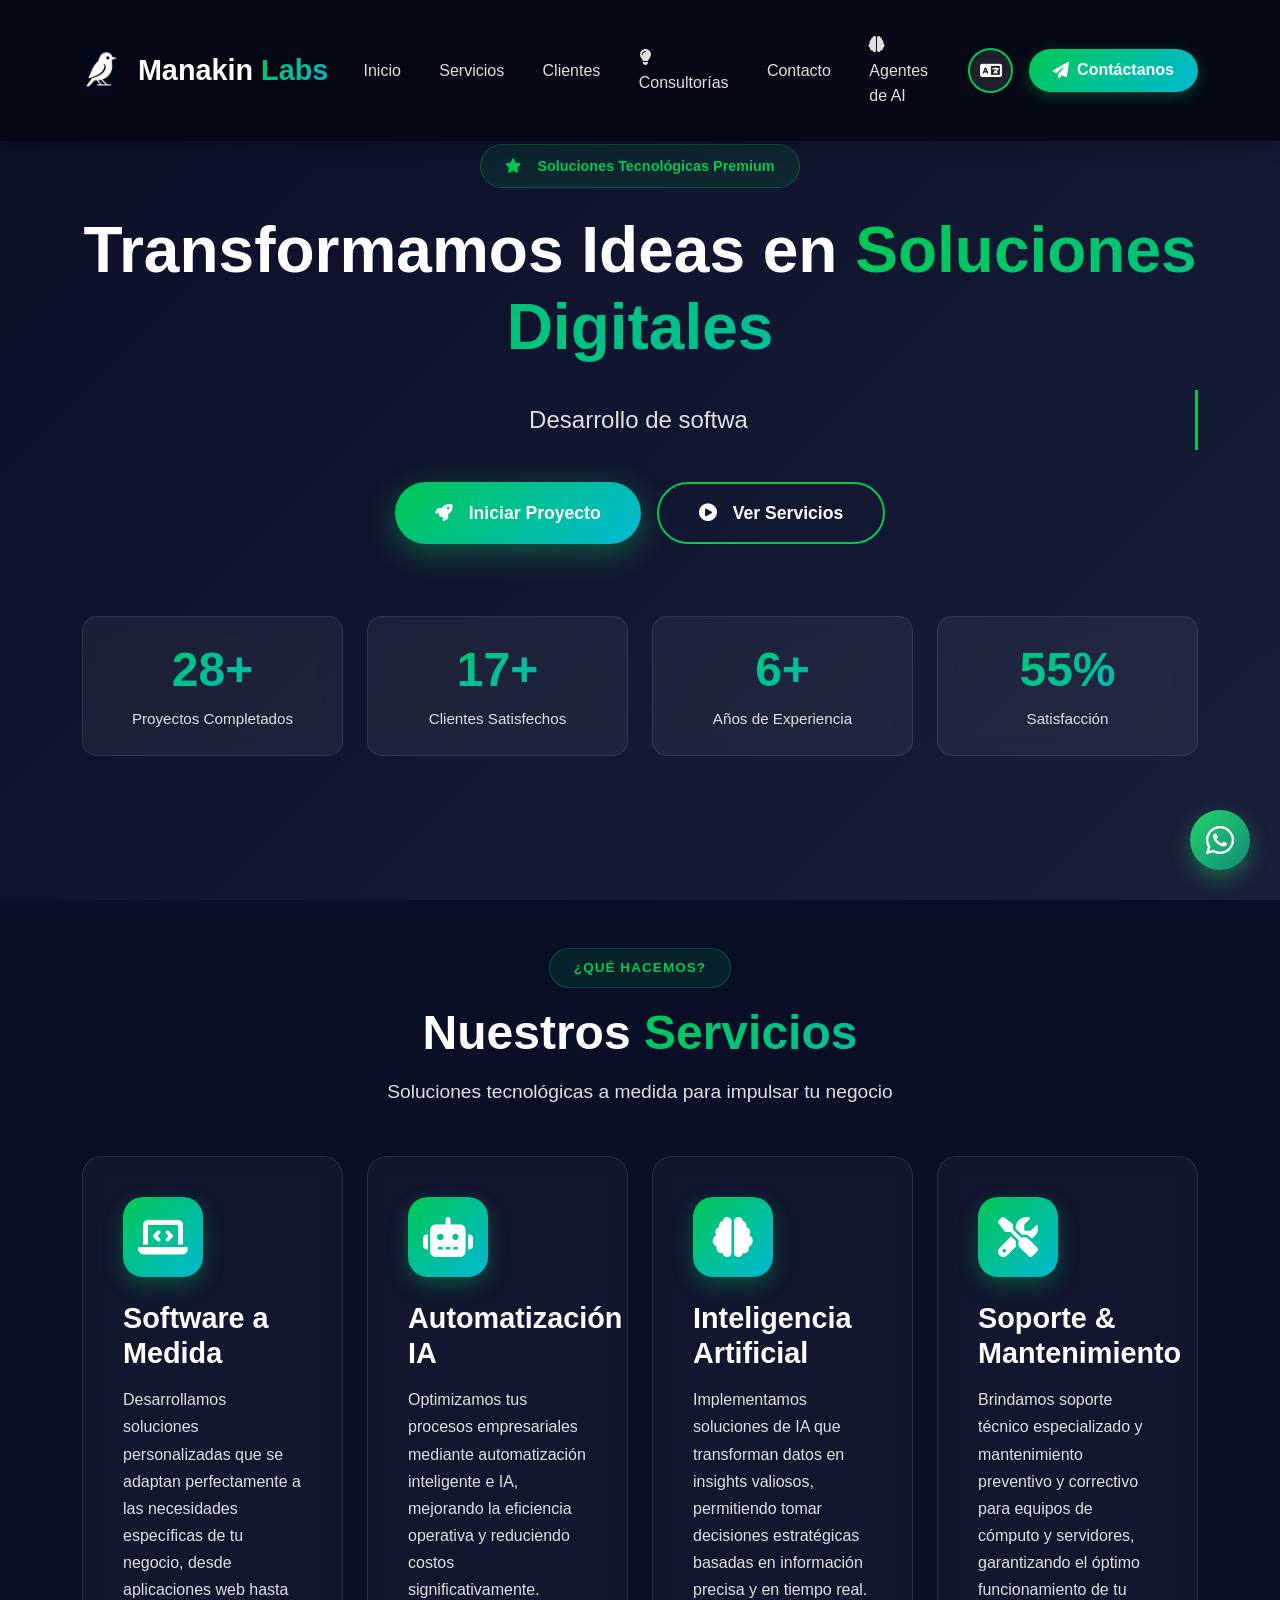
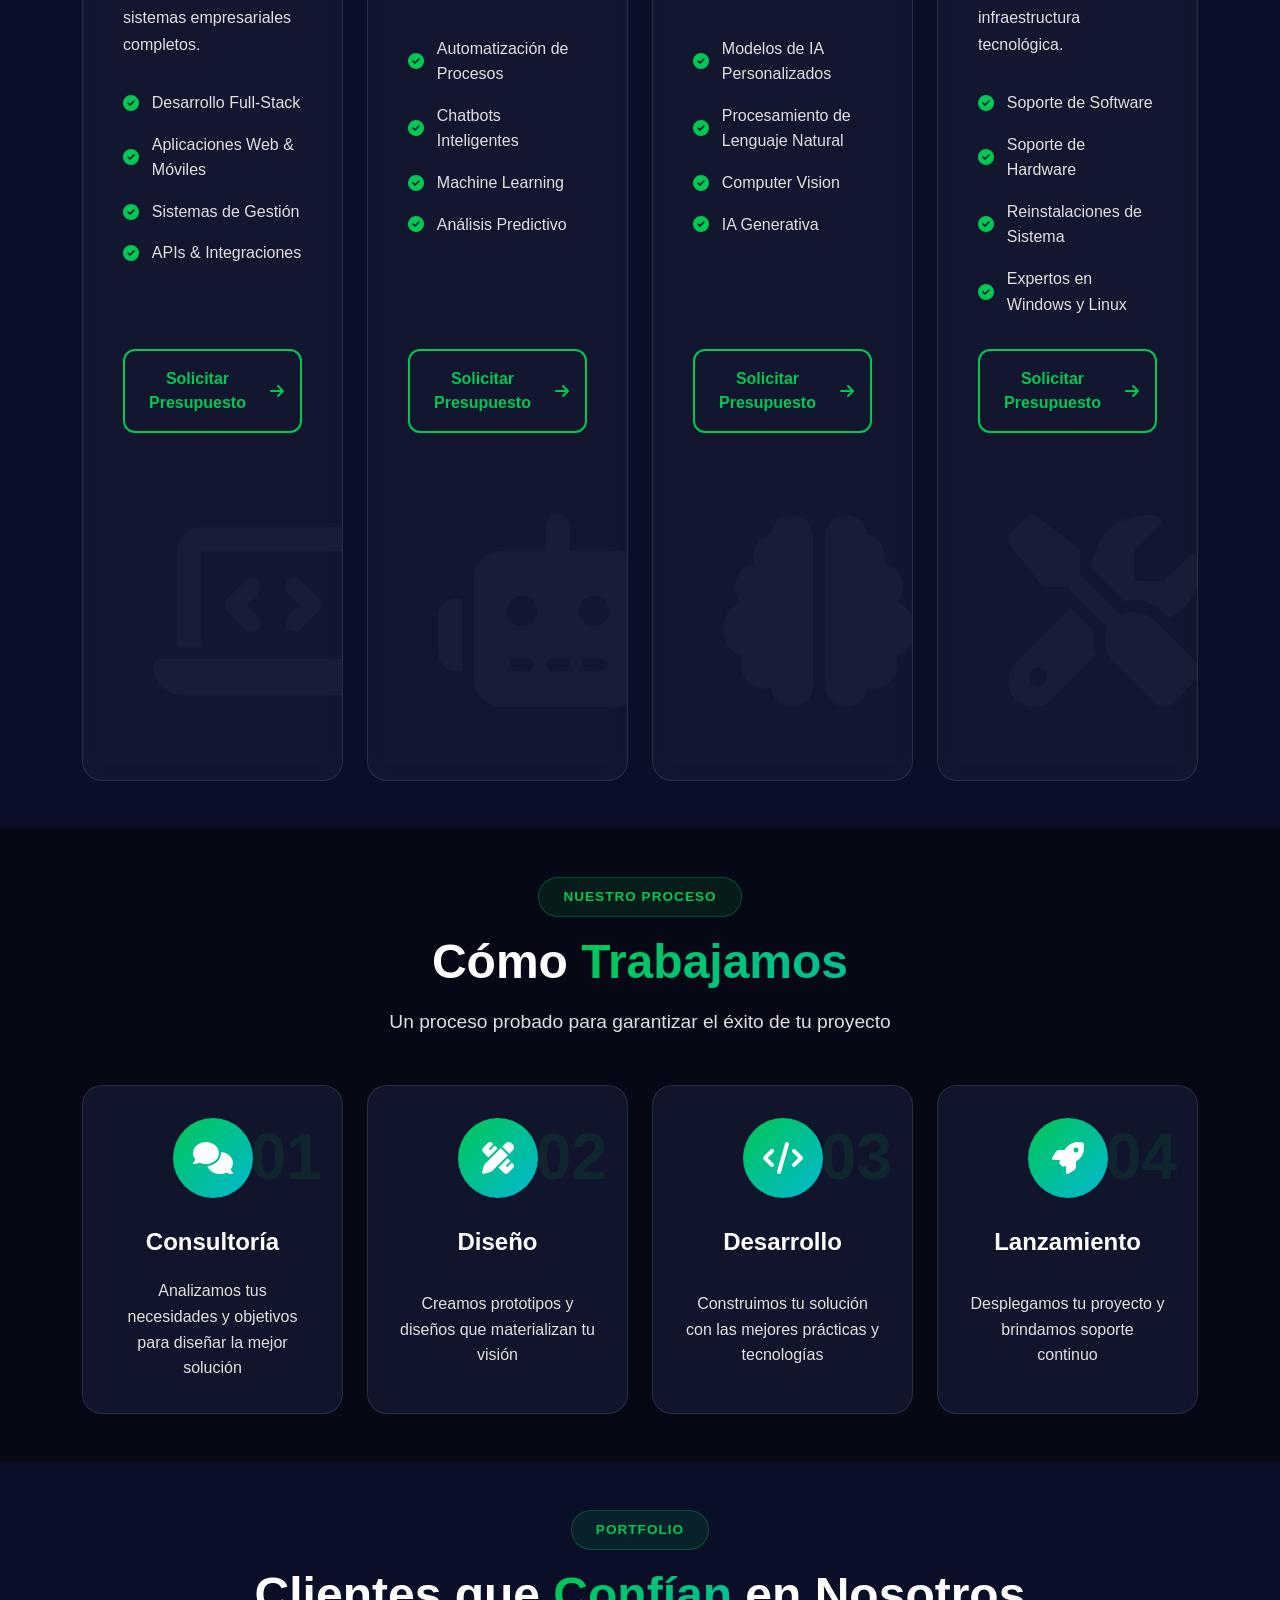
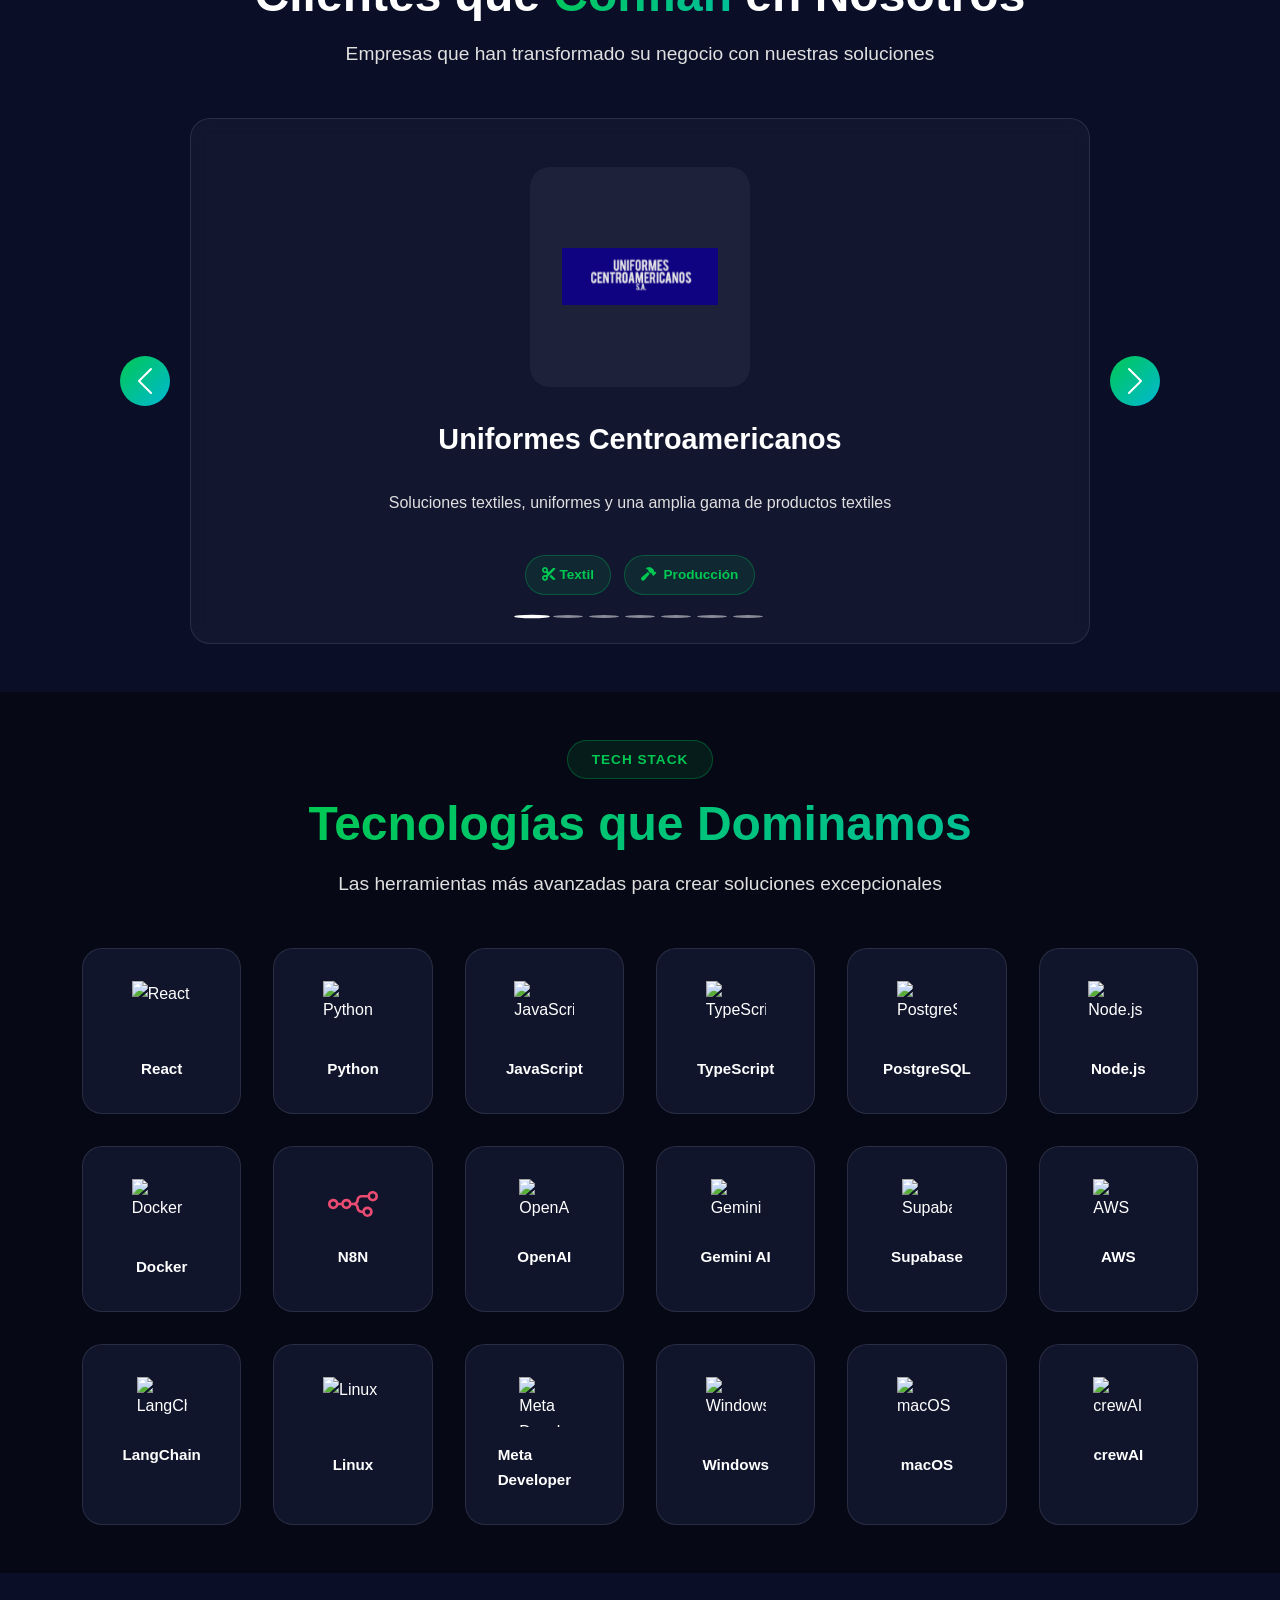
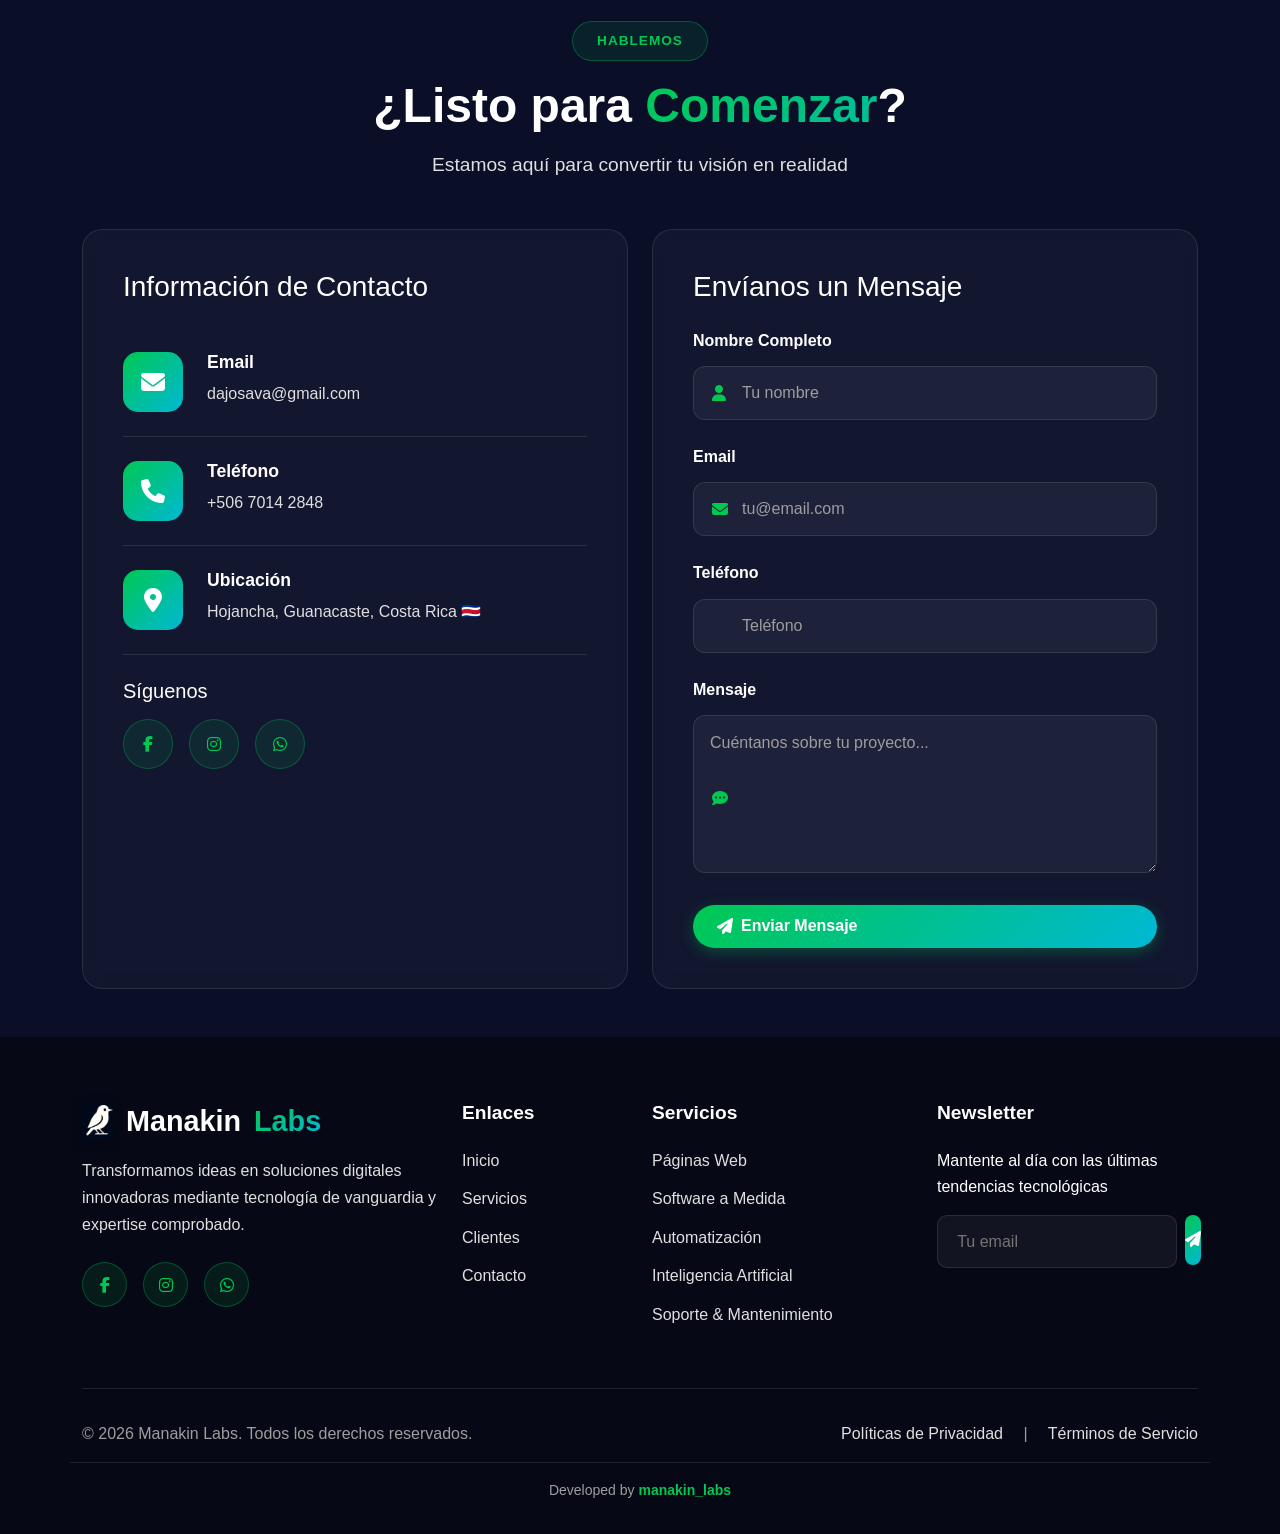
==== index.html @ 3a852630 "first commit" ====
<!DOCTYPE html>
<html lang="es">
<head>
    <meta charset="UTF-8">
    <meta name="viewport" content="width=device-width, initial-scale=1.0, maximum-scale=1.0, user-scalable=no">
    <title>Manakin Labs - Software a Medida y Automatización en Guanacaste | Hojancha, Nicoya, Liberia, Tamarindo, Sámara</title>
    
    <!-- Security Headers -->
    <meta http-equiv="Content-Security-Policy" content="default-src 'self'; script-src 'self' 'sha256-Q8wNkFqTRRYZ381gIsTKM2K3X1b4wbtawDeJJfJtuUI=' 'sha256-TyR6IOxHwHQJ3+DYRg5Uy7EE/AEx50o80X7NkGy+lTU=' 'sha256-puQafBKD5KGNykSh3i5m2IBWgS9TkIyzcPY6Z6RLMrQ=' 'sha256-qYt2VaU2jNGMVro/w4jw1rQndPHqVzcsb8yPsnxbCtY=' 'sha256-hUUX/IP5OoG4HjayLAYygnG7htWOiaJb3c+bgMFHW5E=' 'sha256-PTFgla6CTEX+DB4/ZBgBX1ZTrmZlcogTNEP+YrZwJxo=' 'sha256-vvt4KWwuNr51XfE5m+hzeNEGhiOfZzG97ccfqGsPwvE=' https://cdn.jsdelivr.net https://unpkg.com; script-src-elem 'self' 'sha256-PTFgla6CTEX+DB4/ZBgBX1ZTrmZlcogTNEP+YrZwJxo=' 'sha256-vvt4KWwuNr51XfE5m+hzeNEGhiOfZzG97ccfqGsPwvE=' https://cdn.jsdelivr.net https://unpkg.com; object-src 'none'; style-src 'self' 'unsafe-inline' https://cdn.jsdelivr.net https://cdnjs.cloudflare.com https://unpkg.com https://fonts.googleapis.com; font-src 'self' https://fonts.gstatic.com https://cdnjs.cloudflare.com; img-src 'self' data: https: blob:; connect-src 'self' https://cdn.jsdelivr.net https://webhook.n8.manakinlabs.com https://n8.manakinlabs.com https://wa.me; frame-src 'self' https://webhook.n8.manakinlabs.com https://n8.manakinlabs.com; base-uri 'self'; form-action 'self' https://wa.me; worker-src 'self' blob:; upgrade-insecure-requests;">
    <meta http-equiv="X-Content-Type-Options" content="nosniff">
    
    <!-- SEO Meta Tags -->
    <meta name="description" content="Desarrollo de software a la medida, automatización con IA y soluciones tecnológicas en Guanacaste. Servicios en Hojancha, Nicoya, Liberia, Nandayure, Tamarindo, Sámara, Carrillo, Playas del Coco y toda Costa Rica. Sistemas personalizados para tu negocio.">
    <meta name="keywords" content="sistemas guanacaste, automatización, software a la medida, hojancha sistemas, nicoya sistemas, liberia sistemas, nandayure sistemas, playas del coco sistemas, samara sistemas, carrillo sistemas, tamarindo sistemas, desarrollo software costa rica, automatización inteligencia artificial, páginas web guanacaste, desarrollo web hojancha, software empresarial nicoya, sistemas empresariales liberia, desarrollo aplicaciones costa rica, inteligencia artificial guanacaste, chatbots costa rica, automatización procesos guanacaste, software personalizado costa rica, desarrollo full stack, manakin labs, sistemas playas guanacaste, software tamarindo, desarrollo web samara, sistemas carrillo">
    <meta name="author" content="Manakin Labs">
    <meta name="robots" content="index, follow, max-image-preview:large, max-snippet:-1, max-video-preview:-1">
    <meta name="googlebot" content="index, follow">
    <meta name="language" content="Spanish">
    <meta name="revisit-after" content="7 days">
    <meta name="rating" content="general">
    <meta name="distribution" content="global">
    <meta name="geo.region" content="CR-G">
    <meta name="geo.placename" content="Hojancha, Guanacaste, Costa Rica">
    <meta name="geo.position" content="10.0592;-85.4176">
    <meta name="ICBM" content="10.0592, -85.4176">
    
    <!-- Canonical URL -->
    <link rel="canonical" href="https://manakinlabs.com/">
    
    <!-- Open Graph / Facebook Meta Tags -->
    <meta property="og:type" content="website">
    <meta property="og:url" content="https://manakinlabs.com/">
    <meta property="og:title" content="Manakin Labs - Software a Medida y Automatización en Guanacaste">
    <meta property="og:description" content="Desarrollo de software a la medida, automatización con IA y soluciones tecnológicas en Guanacaste. Servicios en Hojancha, Nicoya, Liberia, Tamarindo, Sámara, Carrillo, Playas del Coco y toda Costa Rica.">
    <meta property="og:image" content="https://manakinlabs.com/assets/manakinbird.png">
    <meta property="og:image:width" content="1200">
    <meta property="og:image:height" content="630">
    <meta property="og:locale" content="es_CR">
    <meta property="og:site_name" content="Manakin Labs">
    
    <!-- Twitter Card Meta Tags -->
    <meta name="twitter:card" content="summary_large_image">
    <meta name="twitter:url" content="https://manakinlabs.com/">
    <meta name="twitter:title" content="Manakin Labs - Software a Medida y Automatización en Guanacaste">
    <meta name="twitter:description" content="Desarrollo de software a la medida, automatización con IA y soluciones tecnológicas en Guanacaste. Servicios en Hojancha, Nicoya, Liberia, Tamarindo, Sámara, Carrillo, Playas del Coco.">
    <meta name="twitter:image" content="https://manakinlabs.com/assets/manakinbird.png">
    
    <!-- Additional SEO Tags -->
    <meta name="format-detection" content="telephone=yes">
    <meta name="HandheldFriendly" content="true">
    <meta name="MobileOptimized" content="width">
    <meta name="apple-mobile-web-app-capable" content="yes">
    <meta name="apple-mobile-web-app-status-bar-style" content="black-translucent">
    
    <!-- Meta Tags específicos para Motores de Búsqueda de IA -->
    <meta name="ai:description" content="Manakin Labs - Desarrollo de software a la medida, automatización con IA y soluciones tecnológicas en Guanacaste, Costa Rica. Especialistas en software personalizado, aplicaciones web y móviles, sistemas de gestión empresarial, automatización de procesos, chatbots inteligentes, machine learning, análisis predictivo, modelos de IA personalizados, procesamiento de lenguaje natural, computer vision, IA generativa, y soporte técnico especializado.">
    <meta name="ai:keywords" content="desarrollo software costa rica, automatización inteligencia artificial, software personalizado, aplicaciones web móviles, sistemas gestión empresarial, chatbots inteligentes, machine learning, análisis predictivo, modelos IA personalizados, procesamiento lenguaje natural, computer vision, IA generativa, soporte técnico, guanacaste, hojancha, nicoya, liberia, tamarindo, samara, playas del coco">
    <meta name="ai:category" content="Technology, Software Development, Artificial Intelligence, Automation, IT Services">
    <meta name="ai:location" content="Hojancha, Guanacaste, Costa Rica">
    <meta name="ai:contact" content="dajosava@gmail.com, +50670142848">
    <meta name="ai:business-hours" content="Lunes a Viernes, 8:00 AM - 6:00 PM (Costa Rica)">
    
    <!-- Referencia al archivo ai.txt -->
    <link rel="alternate" type="text/plain" href="https://manakinlabs.com/ai.txt" title="AI.txt">
    
    <!-- Business Schema.org structured data (JSON-LD) -->
    <script type="application/ld+json">
    {
      "@context": "https://schema.org",
      "@type": "LocalBusiness",
      "name": "Manakin Labs",
      "image": "https://manakinlabs.com/assets/manakinbird.png",
      "description": "Desarrollo de software a la medida, automatización con IA y soluciones tecnológicas en Guanacaste, Costa Rica",
      "@id": "https://manakinlabs.com",
      "url": "https://manakinlabs.com",
      "telephone": "+50670142848",
      "email": "dajosava@gmail.com",
      "address": {
        "@type": "PostalAddress",
        "streetAddress": "Hojancha",
        "addressLocality": "Hojancha",
        "addressRegion": "Guanacaste",
        "postalCode": "50601",
        "addressCountry": "CR"
      },
      "geo": {
        "@type": "GeoCoordinates",
        "latitude": 10.0592,
        "longitude": -85.4176
      },
      "areaServed": [
        {
          "@type": "City",
          "name": "Hojancha"
        },
        {
          "@type": "City",
          "name": "Nicoya"
        },
        {
          "@type": "City",
          "name": "Liberia"
        },
        {
          "@type": "City",
          "name": "Nandayure"
        },
        {
          "@type": "City",
          "name": "Tamarindo"
        },
        {
          "@type": "City",
          "name": "Sámara"
        },
        {
          "@type": "City",
          "name": "Carrillo"
        },
        {
          "@type": "City",
          "name": "Playas del Coco"
        },
        {
          "@type": "State",
          "name": "Guanacaste"
        },
        {
          "@type": "Country",
          "name": "Costa Rica"
        }
      ],
      "priceRange": "$$",
      "openingHoursSpecification": {
        "@type": "OpeningHoursSpecification",
        "dayOfWeek": [
          "Monday",
          "Tuesday",
          "Wednesday",
          "Thursday",
          "Friday"
        ],
        "opens": "08:00",
        "closes": "18:00"
      },
      "sameAs": [
        "https://www.instagram.com/manakin_labs/",
        "https://wa.me/50670142848"
      ],
      "aggregateRating": {
        "@type": "AggregateRating",
        "ratingValue": "5",
        "reviewCount": "30"
      }
    }
    </script>
    
    <!-- Service Schema.org structured data (JSON-LD) -->
    <script type="application/ld+json">
    {
      "@context": "https://schema.org",
      "@type": "ProfessionalService",
      "name": "Manakin Labs - Desarrollo de Software",
      "image": "https://manakinlabs.com/assets/manakinbird.png",
      "url": "https://manakinlabs.com",
      "telephone": "+50670142848",
      "address": {
        "@type": "PostalAddress",
        "streetAddress": "Hojancha",
        "addressLocality": "Hojancha",
        "addressRegion": "Guanacaste",
        "addressCountry": "CR"
      },
      "priceRange": "$$",
      "hasOfferCatalog": {
        "@type": "OfferCatalog",
        "name": "Servicios de Software y Automatización",
        "itemListElement": [
          {
            "@type": "Offer",
            "itemOffered": {
              "@type": "Service",
              "name": "Software a la Medida",
              "description": "Desarrollo de software personalizado, aplicaciones web y móviles, sistemas de gestión empresarial"
            }
          },
          {
            "@type": "Offer",
            "itemOffered": {
              "@type": "Service",
              "name": "Automatización con IA",
              "description": "Automatización de procesos empresariales, chatbots inteligentes, machine learning y análisis predictivo"
            }
          },
          {
            "@type": "Offer",
            "itemOffered": {
              "@type": "Service",
              "name": "Inteligencia Artificial",
              "description": "Modelos de IA personalizados, procesamiento de lenguaje natural, computer vision, IA generativa"
            }
          },
          {
            "@type": "Offer",
            "itemOffered": {
              "@type": "Service",
              "name": "Soporte y Mantenimiento",
              "description": "Soporte técnico especializado, mantenimiento de software y hardware, instalación de sistemas"
            }
          }
        ]
      }
    }
    </script>
    
    <!-- Organization Schema.org structured data (JSON-LD) -->
    <script type="application/ld+json">
    {
      "@context": "https://schema.org",
      "@type": "Organization",
      "name": "Manakin Labs",
      "url": "https://manakinlabs.com",
      "logo": "https://manakinlabs.com/assets/manakinbird.png",
      "contactPoint": {
        "@type": "ContactPoint",
        "telephone": "+50670142848",
        "contactType": "customer service",
        "email": "dajosava@gmail.com",
        "areaServed": "CR",
        "availableLanguage": ["Spanish", "English"]
      },
      "sameAs": [
        "https://www.instagram.com/manakin_labs/",
        "https://wa.me/50670142848"
      ]
    }
    </script>
    
    <!-- WebSite Schema.org structured data (JSON-LD) para motores de búsqueda -->
    <script type="application/ld+json">
    {
      "@context": "https://schema.org",
      "@type": "WebSite",
      "name": "Manakin Labs",
      "url": "https://manakinlabs.com",
      "description": "Desarrollo de software a la medida, automatización con IA y soluciones tecnológicas en Guanacaste, Costa Rica",
      "publisher": {
        "@type": "Organization",
        "name": "Manakin Labs",
        "logo": {
          "@type": "ImageObject",
          "url": "https://manakinlabs.com/assets/manakinbird.png"
        }
      },
      "potentialAction": {
        "@type": "SearchAction",
        "target": {
          "@type": "EntryPoint",
          "urlTemplate": "https://manakinlabs.com/?s={search_term_string}"
        },
        "query-input": "required name=search_term_string"
      },
      "inLanguage": "es-CR",
      "copyrightYear": "2025",
      "copyrightHolder": {
        "@type": "Organization",
        "name": "Manakin Labs"
      },
      "mainEntity": {
        "@type": "Organization",
        "name": "Manakin Labs"
      }
    }
    </script>
    
    <!-- BreadcrumbList Schema.org para navegación estructurada -->
    <script type="application/ld+json">
    {
      "@context": "https://schema.org",
      "@type": "BreadcrumbList",
      "itemListElement": [
        {
          "@type": "ListItem",
          "position": 1,
          "name": "Inicio",
          "item": "https://manakinlabs.com/"
        }
      ]
    }
    </script>
    
    <!-- Favicon optimizado para todos los navegadores -->
    <link rel="icon" type="image/x-icon" href="images/favicon.ico">
    <link rel="shortcut icon" href="images/favicon.ico" type="image/x-icon">
    <link rel="icon" href="images/favicon.ico" type="image/x-icon" sizes="16x16">
    <link rel="icon" href="images/favicon.ico" type="image/x-icon" sizes="32x32">
    <link rel="icon" href="images/favicon.ico" type="image/x-icon" sizes="48x48">
    
    <!-- Prevenir cache del favicon para ver cambios inmediatamente -->
    <meta name="msapplication-TileColor" content="#00C853">
    <meta name="theme-color" content="#0A0E27">
    
    <!-- Bootstrap 5.3 -->
    <link href="https://cdn.jsdelivr.net/npm/bootstrap@5.3.0/dist/css/bootstrap.min.css" rel="stylesheet" integrity="sha384-9ndCyUaIbzAi2FUVXJi0CjmCapSmO7SnpJef0486qhLnuZ2cdeRhO02iuK6FUUVM" crossorigin="anonymous">
    
    <!-- Font Awesome 6 -->
    <link rel="stylesheet" href="https://cdnjs.cloudflare.com/ajax/libs/font-awesome/6.4.0/css/all.min.css" integrity="sha384-iw3OoTErCYJJB9mCa8LNS2hbsQ7M3C0EpIsO/H5+EGAkPGc6rk+V8i04oW/K5xq0" crossorigin="anonymous">
    
    <!-- AOS - Animate On Scroll -->
    <link href="https://unpkg.com/aos@2.3.1/dist/aos.css" rel="stylesheet" integrity="sha384-/rJKQnzOkEo+daG0jMjU1IwwY9unxt1NBw3Ef2fmOJ3PW/TfAg2KXVoWwMZQZtw9" crossorigin="anonymous">
    
    <!-- Google Fonts -->
    <link rel="preconnect" href="https://fonts.googleapis.com">
    <link rel="preconnect" href="https://fonts.gstatic.com" crossorigin>
    <link href="https://fonts.googleapis.com/css2?family=Inter:wght@300;400;500;600;700;800;900&family=Poppins:wght@300;400;500;600;700;800;900&display=swap" rel="stylesheet">
    
    <!-- n8n Chat Widget -->
    <link href="https://cdn.jsdelivr.net/npm/@n8n/chat/dist/style.css" rel="stylesheet" integrity="sha384-USFA/0pEYrit+92fyPMXPVBhNNW0vc6b2/etuiw15Q5bdk5Ji/TPagXKVr4kGA+T" crossorigin="anonymous">
    
    <!-- intl-tel-input CSS -->
    <link rel="stylesheet" href="https://cdn.jsdelivr.net/npm/intl-tel-input@23.0.0/build/css/intlTelInput.css">
    
    <!-- Custom Styles -->
    <link rel="stylesheet" href="css/styles.css">
    
    <!-- Google tag (gtag.js) -->
    <script async src="https://www.googletagmanager.com/gtag/js?id=AW-17717129679"></script>
    <script>
      window.dataLayer = window.dataLayer || [];
      function gtag(){dataLayer.push(arguments);}
      gtag('js', new Date());

      gtag('config', 'AW-17717129679');
    </script>
</head>
<body>
    <!-- Navbar Premium -->
    <nav class="navbar navbar-expand-lg navbar-dark fixed-top" id="mainNav">
        <div class="container">
            <a class="navbar-brand" href="#inicio">
                <img src="./assets/manakinbird.png" alt="Manakin Labs" class="brand-logo">
                Manakin <span class="brand-highlight">Labs</span>
            </a>
            <button class="navbar-toggler" type="button" data-bs-toggle="collapse" data-bs-target="#navbarNav" aria-controls="navbarNav" aria-expanded="false" aria-label="Abrir menú de navegación">
                <span class="navbar-toggler-icon"></span>
                <span class="visually-hidden">Abrir menú de navegación</span>
            </button>
            <div class="collapse navbar-collapse" id="navbarNav">
                <ul class="navbar-nav ms-auto align-items-center">
                    <li class="nav-item"><a class="nav-link" href="#inicio" data-i18n="nav_home">Inicio</a></li>
                    <li class="nav-item"><a class="nav-link" href="#servicios" data-i18n="nav_services">Servicios</a></li>
                    <li class="nav-item"><a class="nav-link" href="#clientes" data-i18n="nav_clients">Clientes</a></li>
                    <li class="nav-item"><a class="nav-link" href="consultoria.html"><i class="fas fa-lightbulb me-1"></i> Consultorías</a></li>
                    <li class="nav-item"><a class="nav-link" href="#contacto" data-i18n="nav_contact">Contacto</a></li>
                    <li class="nav-item"><a class="nav-link" href="Agentvschatbot.html"><i class="fas fa-brain me-1"></i> <span data-i18n="nav_ai_agents">Agentes de AI</span></a></li>
                    <li class="nav-item ms-lg-2">
                        <button id="languageToggle" class="btn btn-language" aria-label="Cambiar idioma">
                            <i id="languageIcon" class="fas fa-language"></i>
                        </button>
                    </li>
                    <li class="nav-item ms-lg-3">
                        <a href="#contacto" class="btn btn-primary-custom">
                            <i class="fas fa-paper-plane me-2"></i><span data-i18n="hero_button">Contáctanos</span>
                        </a>
                    </li>
                </ul>
            </div>
        </div>
    </nav>

    <!-- Hero Section Premium con Parallax -->
    <section id="inicio" class="hero-section">
        <div class="hero-bg-overlay"></div>
        <img class="hero-video" src="./assets/assets_task_01k3dd6r7jfpkspyx51te8p6wa_1756017981_img_1.webp" alt="Manakin Labs Hero Image">
        
        <!-- Efecto de partículas -->
        <div class="hero-particles" id="particles-js"></div>
        
        <div class="container">
            <div class="row align-items-center min-vh-100">
                <div class="col-lg-12 text-center">
                    <div class="hero-content">
                        <div class="hero-badge mb-4" data-aos="fade-down" data-aos-delay="100">
                            <i class="fas fa-star me-2"></i> <span data-i18n="hero_badge">Soluciones Tecnológicas Premium</span>
                        </div>
                        
                        <h1 class="hero-title" data-aos="fade-up" data-aos-delay="200">
                            <span data-i18n="hero_title_prefix">Transformamos Ideas en</span>
                            <span class="gradient-text"> <span data-i18n="hero_title_suffix">Soluciones Digitales</span></span>
                        </h1>
                        
                        <p class="hero-subtitle" data-aos="fade-up" data-aos-delay="400" id="typing-text"></p>
                        
                        <div class="hero-buttons" data-aos="fade-up" data-aos-delay="600">
                            <a href="#contacto" class="btn btn-hero-primary">
                                <i class="fas fa-rocket me-2"></i> <span data-i18n="hero_button_start">Iniciar Proyecto</span>
                            </a>
                            <a href="#servicios" class="btn btn-hero-secondary">
                                <i class="fas fa-play-circle me-2"></i> <span data-i18n="hero_button_services">Ver Servicios</span>
                            </a>
                        </div>
                        
                        <!-- Stats Row -->
                        <div class="row hero-stats mt-5" data-aos="fade-up" data-aos-delay="800">
                            <div class="col-md-3 col-6">
                                <div class="stat-item">
                                    <h3 class="stat-number"><span class="counter" data-target="50">0</span>+</h3>
                                    <p class="stat-label" data-i18n="stat_projects">Proyectos Completados</p>
                                </div>
                            </div>
                            <div class="col-md-3 col-6">
                                <div class="stat-item">
                                    <h3 class="stat-number"><span class="counter" data-target="30">0</span>+</h3>
                                    <p class="stat-label" data-i18n="stat_clients">Clientes Satisfechos</p>
                                </div>
                            </div>
                            <div class="col-md-3 col-6">
                                <div class="stat-item">
                                    <h3 class="stat-number"><span class="counter" data-target="10">0</span>+</h3>
                                    <p class="stat-label" data-i18n="stat_experience">Años de Experiencia</p>
                                </div>
                            </div>
                            <div class="col-md-3 col-6">
                                <div class="stat-item">
                                    <h3 class="stat-number"><span class="counter" data-target="100">0</span>%</h3>
                                    <p class="stat-label" data-i18n="stat_satisfaction">Satisfacción</p>
                                </div>
                            </div>
                        </div>
                    </div>
                </div>
            </div>
        </div>
        
        <!-- Scroll Indicator -->
        <div class="scroll-indicator" data-aos="fade-up" data-aos-delay="1000">
            <a href="#servicios" aria-label="Desplazarse a la sección de servicios">
                <div class="mouse">
                    <div class="wheel"></div>
                </div>
                <span class="visually-hidden">Ir a servicios</span>
            </a>
        </div>
    </section>

    <!-- Servicios Section Premium -->
    <section id="servicios" class="services-section py-5">
        <div class="container">
            <div class="section-header text-center mb-5" data-aos="fade-up">
                <span class="section-tag" data-i18n="services_tag">¿Qué Hacemos?</span>
                <h2 class="section-title"><span data-i18n="services_title_prefix">Nuestros</span> <span class="gradient-text" data-i18n="services_title">Servicios</span></h2>
                <p class="section-subtitle" data-i18n="services_subtitle">Soluciones tecnológicas a medida para impulsar tu negocio</p>
            </div>
            
            <div class="row g-4">
                <!-- Service Card 1 -->
                <div class="col-lg-3 col-md-6" data-aos="fade-up" data-aos-delay="100">
                    <div class="service-card-premium">
                        <div class="service-icon">
                            <i class="fas fa-laptop-code"></i>
                        </div>
                        <h3 class="service-title" data-i18n="service_custom">Software a Medida</h3>
                        <p class="service-description" data-i18n="service_custom_desc">Desarrollamos soluciones personalizadas que se adaptan perfectamente a las necesidades específicas de tu negocio, desde aplicaciones web hasta sistemas empresariales completos.</p>
                        <ul class="service-features">
                            <li><i class="fas fa-check-circle"></i> Desarrollo Full-Stack</li>
                            <li><i class="fas fa-check-circle"></i> Aplicaciones Web & Móviles</li>
                            <li><i class="fas fa-check-circle"></i> Sistemas de Gestión</li>
                            <li><i class="fas fa-check-circle"></i> APIs & Integraciones</li>
                        </ul>
                        <a href="formularios.html?tipo=software-medida" class="btn btn-service">
                            Solicitar Presupuesto <i class="fas fa-arrow-right ms-2"></i>
                        </a>
                        <div class="service-bg-icon">
                            <i class="fas fa-laptop-code"></i>
                        </div>
                    </div>
                </div>
                
                <!-- Service Card 2 -->
                <div class="col-lg-3 col-md-6" data-aos="fade-up" data-aos-delay="200">
                    <div class="service-card-premium">
                        <div class="service-icon">
                            <i class="fas fa-robot"></i>
                        </div>
                        <h3 class="service-title" data-i18n="service_automation">Automatización IA</h3>
                        <p class="service-description" data-i18n="service_automation_desc">Optimizamos tus procesos empresariales mediante automatización inteligente e IA, mejorando la eficiencia operativa y reduciendo costos significativamente.</p>
                        <ul class="service-features">
                            <li><i class="fas fa-check-circle"></i> Automatización de Procesos</li>
                            <li><i class="fas fa-check-circle"></i> Chatbots Inteligentes</li>
                            <li><i class="fas fa-check-circle"></i> Machine Learning</li>
                            <li><i class="fas fa-check-circle"></i> Análisis Predictivo</li>
                        </ul>
                        <a href="formularioautomation.html" class="btn btn-service">
                            Solicitar Presupuesto <i class="fas fa-arrow-right ms-2"></i>
                        </a>
                        <div class="service-bg-icon">
                            <i class="fas fa-robot"></i>
                        </div>
                    </div>
                </div>
                
                <!-- Service Card 3 -->
                <div class="col-lg-3 col-md-6" data-aos="fade-up" data-aos-delay="300">
                    <div class="service-card-premium">
                        <div class="service-icon">
                            <i class="fas fa-brain"></i>
                        </div>
                        <h3 class="service-title" data-i18n="service_ai">Inteligencia Artificial</h3>
                        <p class="service-description" data-i18n="service_ai_desc">Implementamos soluciones de IA que transforman datos en insights valiosos, permitiendo tomar decisiones estratégicas basadas en información precisa y en tiempo real.</p>
                        <ul class="service-features">
                            <li><i class="fas fa-check-circle"></i> Modelos de IA Personalizados</li>
                            <li><i class="fas fa-check-circle"></i> Procesamiento de Lenguaje Natural</li>
                            <li><i class="fas fa-check-circle"></i> Computer Vision</li>
                            <li><i class="fas fa-check-circle"></i> IA Generativa</li>
                        </ul>
                        <a href="formularioautomation.html" class="btn btn-service">
                            Solicitar Presupuesto <i class="fas fa-arrow-right ms-2"></i>
                        </a>
                        <div class="service-bg-icon">
                            <i class="fas fa-brain"></i>
                        </div>
                    </div>
                </div>
                
                <!-- Service Card 4 -->
                <div class="col-lg-3 col-md-6" data-aos="fade-up" data-aos-delay="400">
                    <div class="service-card-premium">
                        <div class="service-icon">
                            <i class="fas fa-tools"></i>
                        </div>
                        <h3 class="service-title">Soporte & Mantenimiento</h3>
                        <p class="service-description">Brindamos soporte técnico especializado y mantenimiento preventivo y correctivo para equipos de cómputo y servidores, garantizando el óptimo funcionamiento de tu infraestructura tecnológica.</p>
                        <ul class="service-features">
                            <li><i class="fas fa-check-circle"></i> Soporte de Software</li>
                            <li><i class="fas fa-check-circle"></i> Soporte de Hardware</li>
                            <li><i class="fas fa-check-circle"></i> Reinstalaciones de Sistema</li>
                            <li><i class="fas fa-check-circle"></i> Expertos en Windows y Linux</li>
                        </ul>
                        <a href="index.html#contacto" class="btn btn-service">
                            Solicitar Presupuesto <i class="fas fa-arrow-right ms-2"></i>
                        </a>
                        <div class="service-bg-icon">
                            <i class="fas fa-tools"></i>
                        </div>
                    </div>
                </div>
            </div>
        </div>
    </section>

    <!-- Process Section -->
    <section class="process-section py-5">
        <div class="container">
            <div class="section-header text-center mb-5" data-aos="fade-up">
                <span class="section-tag" data-i18n="process_tag">Nuestro Proceso</span>
                <h2 class="section-title"><span data-i18n="process_title_prefix">Cómo</span> <span class="gradient-text" data-i18n="process_title">Trabajamos</span></h2>
                <p class="section-subtitle" data-i18n="process_subtitle">Un proceso probado para garantizar el éxito de tu proyecto</p>
            </div>
            
            <div class="row g-4">
                <div class="col-lg-3 col-md-6" data-aos="fade-up" data-aos-delay="100">
                    <div class="process-card">
                        <div class="process-number">01</div>
                        <div class="process-icon">
                            <i class="fas fa-comments"></i>
                        </div>
                        <h4 data-i18n="process_step1_title">Consultoría</h4>
                        <p data-i18n="process_step1_desc">Analizamos tus necesidades y objetivos para diseñar la mejor solución</p>
                    </div>
                </div>
                
                <div class="col-lg-3 col-md-6" data-aos="fade-up" data-aos-delay="200">
                    <div class="process-card">
                        <div class="process-number">02</div>
                        <div class="process-icon">
                            <i class="fas fa-pencil-ruler"></i>
                        </div>
                        <h4 data-i18n="process_step2_title">Diseño</h4>
                        <p data-i18n="process_step2_desc">Creamos prototipos y diseños que materializan tu visión</p>
                    </div>
                </div>
                
                <div class="col-lg-3 col-md-6" data-aos="fade-up" data-aos-delay="300">
                    <div class="process-card">
                        <div class="process-number">03</div>
                        <div class="process-icon">
                            <i class="fas fa-code"></i>
                        </div>
                        <h4 data-i18n="process_step3_title">Desarrollo</h4>
                        <p data-i18n="process_step3_desc">Construimos tu solución con las mejores prácticas y tecnologías</p>
                    </div>
                </div>
                
                <div class="col-lg-3 col-md-6" data-aos="fade-up" data-aos-delay="400">
                    <div class="process-card">
                        <div class="process-number">04</div>
                        <div class="process-icon">
                            <i class="fas fa-rocket"></i>
                        </div>
                        <h4 data-i18n="process_step4_title">Lanzamiento</h4>
                        <p data-i18n="process_step4_desc">Desplegamos tu proyecto y brindamos soporte continuo</p>
                    </div>
                </div>
            </div>
        </div>
    </section>

    <!-- Clientes Section Premium -->
    <section id="clientes" class="clients-section py-5">
        <div class="container">
            <div class="section-header text-center mb-5" data-aos="fade-up">
                <span class="section-tag">Portfolio</span>
                <h2 class="section-title"><span data-i18n="clients_title_prefix">Clientes que</span> <span class="gradient-text" data-i18n="clients_title">Confían</span> <span data-i18n="clients_title_suffix">en Nosotros</span></h2>
                <p class="section-subtitle" data-i18n="clients_subtitle">Empresas que han transformado su negocio con nuestras soluciones</p>
            </div>
            
            <div id="clientesCarousel" class="carousel slide clients-carousel" data-bs-ride="carousel" data-aos="fade-up" data-aos-delay="200">
                <div class="carousel-indicators">
                    <button type="button" data-bs-target="#clientesCarousel" data-bs-slide-to="0" class="active" aria-label="Ver cliente 1">
                        <span class="visually-hidden">Cliente 1</span>
                    </button>
                    <button type="button" data-bs-target="#clientesCarousel" data-bs-slide-to="1" aria-label="Ver cliente 2">
                        <span class="visually-hidden">Cliente 2</span>
                    </button>
                    <button type="button" data-bs-target="#clientesCarousel" data-bs-slide-to="2" aria-label="Ver cliente 3">
                        <span class="visually-hidden">Cliente 3</span>
                    </button>
                    <button type="button" data-bs-target="#clientesCarousel" data-bs-slide-to="3" aria-label="Ver cliente 4">
                        <span class="visually-hidden">Cliente 4</span>
                    </button>
                    <button type="button" data-bs-target="#clientesCarousel" data-bs-slide-to="4" aria-label="Ver cliente 5">
                        <span class="visually-hidden">Cliente 5</span>
                    </button>
                    <button type="button" data-bs-target="#clientesCarousel" data-bs-slide-to="5" aria-label="Ver cliente 6">
                        <span class="visually-hidden">Cliente 6</span>
                    </button>
                    <button type="button" data-bs-target="#clientesCarousel" data-bs-slide-to="6" aria-label="Ver cliente 7">
                        <span class="visually-hidden">Cliente 7</span>
                    </button>
                </div>

                <div class="carousel-inner">
                    <div class="carousel-item active">
                        <div class="client-card">
                            <div class="client-logo-container">
                                <img src="./assets/UC.png" alt="Uniformes Centroamericanos" class="client-logo">
                            </div>
                            <h4 class="client-name">Uniformes Centroamericanos</h4>
                            <p class="client-description" data-i18n="client_uc">Plataforma empresarial para gestión de inventario, catálogo de uniformes y soluciones textiles.</p>
                            <div class="client-tags">
                                <span class="client-tag"><i class="fas fa-cut"></i> Textil</span>
                                <span class="client-tag"><i class="fas fa-hammer me-1"></i> Producción</span>
                            </div>
                        </div>
                    </div>
                    
                    <div class="carousel-item">
                        <div class="client-card">
                            <div class="client-logo-container">
                                <img src="./assets/coach.png" alt="CoachEsteban.com" class="client-logo">
                            </div>
                            <h4 class="client-name">Coach Esteban</h4>
                            <p class="client-description">Sitio web profesional para servicios de coaching, sesiones personalizadas y desarrollo personal.</p>
                            <div class="client-tags">
                                <span class="client-tag"><i class="fas fa-dumbbell me-1"></i> Coaching</span>
                                <span class="client-tag"><i class="fas fa-calendar me-1"></i> Sistema de Reservas</span>
                            </div>
                        </div>
                    </div>
                    
                    <div class="carousel-item">
                        <div class="client-card">
                            <div class="client-logo-container">
                                <img src="./assets/nutriparalavida.png" alt="Nutri Para La Vida" class="client-logo">
                            </div>
                            <h4 class="client-name">Nutri para la vida</h4>
                            <p class="client-description">Sistema especializado para gestión nutricional, planes alimenticios y seguimiento de pacientes.</p>
                            <div class="client-tags">
                                <span class="client-tag"><i class="fas fa-heartbeat me-1"></i> Salud</span>
                                <span class="client-tag"><i class="fas fa-carrot"></i> Nutrición</span>
                            </div>
                        </div>
                    </div>
                    
                    <div class="carousel-item">
                        <div class="client-card">
                            <div class="client-logo-container">
                                <img src="./assets/camposdental.png" alt="Campos Dental" class="client-logo">
                            </div>
                            <h4 class="client-name">Campos Dental</h4>
                            <p class="client-description">Sitio web profesional para servicios de Odontología, agendamiento y presentación de tratamientos.</p>
                            <div class="client-tags">
                                <span class="client-tag"><i class="fas fa-tooth me-1"></i> Dental</span>
                                <span class="client-tag"><i class="fas fa-calendar-check me-1"></i> Agendamiento</span>
                            </div>
                        </div>
                    </div>

                    <div class="carousel-item">
                        <div class="client-card">
                            <div class="client-logo-container">
                                <img src="./assets/Copia de oceanbreeze.webp" alt="Oceanbreeze" class="client-logo">
                            </div>
                            <h4 class="client-name">Ocean breeze</h4>
                            <p class="client-description">Plataforma turística para reservas, paquetes y experiencias personalizadas</p>
                            <div class="client-tags">
                                <span class="client-tag"><i class="fas fa-map-marked-alt me-1"></i> Turismo</span>
                                <span class="client-tag"><i class="fas fa-shuttle-van"></i> Transporte</span>
                            </div>
                        </div>
                    </div>
                    
                    <div class="carousel-item">
                        <div class="client-card">
                            <div class="client-logo-container">
                                <img src="./assets/logocasita.png" alt="la casita barrahonda" class="client-logo">
                            </div>
                            <h4 class="client-name">La casita Barrahonda</h4>
                            <p class="client-description">Sitio web profesional con menú digital y reservaciones</p>
                            <div class="client-tags">
                                <span class="client-tag"><i class="fas fa-utensils me-1"></i> Gastronomía</span>
                                <span class="client-tag"><i class="fas fa-tree"></i> Camping</span>
                            </div>
                        </div>
                    </div>
                    
                    <div class="carousel-item">
                        <div class="client-card">
                            <div class="client-logo-container">
                                <img src="./assets/lissyimagen.png" alt="Dra Lissy Cascante" class="client-logo">
                            </div>
                            <h4 class="client-name">Dra Lissy Cascante</h4>
                            <p class="client-description">Agente de IA especializado en apoyo clínico, automatización de consultas y gestión de pacientes</p>
                            <div class="client-tags">
                                <span class="client-tag"><i class="fas fa-heart me-1"></i> Salud Mental</span>
                                <span class="client-tag"><i class="fas fa-robot me-1"></i> Agente IA</span>
                            </div>
                        </div>
                    </div>
                    
                </div>
                
                <button class="carousel-control-prev" type="button" data-bs-target="#clientesCarousel" data-bs-slide="prev">
                    <span class="carousel-control-prev-icon"></span>
                    <span class="visually-hidden">Anterior</span>
                </button>
                <button class="carousel-control-next" type="button" data-bs-target="#clientesCarousel" data-bs-slide="next">
                    <span class="carousel-control-next-icon"></span>
                    <span class="visually-hidden">Siguiente</span>
                </button>
            </div>
        </div>
    </section>

    <!-- Technologies Section -->
    <section id="tecnologias" class="tech-section py-5">
        <div class="container">
            <div class="section-header text-center mb-5" data-aos="fade-up">
                <span class="section-tag">Tech Stack</span>
                <h2 class="section-title"><span class="gradient-text" data-i18n="tech_title">Tecnologías que Dominamos</span></h2>
                <p class="section-subtitle" data-i18n="tech_subtitle">Las herramientas más avanzadas para crear soluciones excepcionales</p>
            </div>
            
            <div class="tech-grid" data-aos="fade-up" data-aos-delay="200">
                <div class="tech-item" data-aos="zoom-in" data-aos-delay="100">
                    <img src="https://cdn.jsdelivr.net/gh/devicons/devicon/icons/react/react-original.svg" alt="React">
                    <span>React</span>
                </div>
                <div class="tech-item" data-aos="zoom-in" data-aos-delay="150">
                    <img src="https://cdn.jsdelivr.net/gh/devicons/devicon/icons/python/python-original.svg" alt="Python">
                    <span>Python</span>
                </div>
                <div class="tech-item" data-aos="zoom-in" data-aos-delay="200">
                    <img src="https://cdn.jsdelivr.net/gh/devicons/devicon/icons/javascript/javascript-original.svg" alt="JavaScript">
                    <span>JavaScript</span>
                </div>
                <div class="tech-item" data-aos="zoom-in" data-aos-delay="250">
                    <img src="https://cdn.jsdelivr.net/gh/devicons/devicon/icons/typescript/typescript-original.svg" alt="TypeScript">
                    <span>TypeScript</span>
                </div>
                <div class="tech-item" data-aos="zoom-in" data-aos-delay="300">
                    <img src="https://cdn.jsdelivr.net/gh/devicons/devicon/icons/postgresql/postgresql-original.svg" alt="PostgreSQL">
                    <span>PostgreSQL</span>
                </div>
                <div class="tech-item" data-aos="zoom-in" data-aos-delay="350">
                    <img src="https://cdn.jsdelivr.net/gh/devicons/devicon/icons/nodejs/nodejs-original.svg" alt="Node.js">
                    <span>Node.js</span>
                </div>
                <div class="tech-item" data-aos="zoom-in" data-aos-delay="400">
                    <img src="https://cdn.jsdelivr.net/gh/devicons/devicon/icons/docker/docker-original.svg" alt="Docker">
                    <span>Docker</span>
                </div>
                <div class="tech-item" data-aos="zoom-in" data-aos-delay="450">
                    <img src="./assets/n8n-docs-icon.svg" alt="N8N" class="tech-logo-small">
                    <span>N8N</span>
                </div>
                <div class="tech-item" data-aos="zoom-in" data-aos-delay="500">
                    <img src="https://openai.com/favicon.ico" alt="OpenAI" class="tech-logo-small">
                    <span>OpenAI</span>
                </div>
                <div class="tech-item" data-aos="zoom-in" data-aos-delay="550">
                    <img src="https://www.gstatic.com/lamda/images/gemini_sparkle_v002_d4735304ff6292a690345.svg" alt="Gemini" class="tech-logo-small">
                    <span>Gemini AI</span>
                </div>
                <div class="tech-item" data-aos="zoom-in" data-aos-delay="600">
                    <img src="https://supabase.com/favicon/favicon-32x32.png" alt="Supabase" class="tech-logo-small">
                    <span>Supabase</span>
                </div>
                <div class="tech-item" data-aos="zoom-in" data-aos-delay="650">
                    <img src="https://upload.wikimedia.org/wikipedia/commons/9/93/Amazon_Web_Services_Logo.svg" alt="AWS" class="tech-logo-small">
                    <span>AWS</span>
                </div>
                <div class="tech-item" data-aos="zoom-in" data-aos-delay="700">
                    <img src="https://avatars.githubusercontent.com/u/126733545?s=200&v=4" alt="LangChain" class="tech-logo-small">
                    <span>LangChain</span>
                </div>
                <div class="tech-item" data-aos="zoom-in" data-aos-delay="750">
                    <img src="https://cdn.jsdelivr.net/gh/devicons/devicon/icons/linux/linux-original.svg" alt="Linux">
                    <span>Linux</span>
                </div>
                <div class="tech-item" data-aos="zoom-in" data-aos-delay="800">
                    <img src="https://cdn.simpleicons.org/meta/0081FB" alt="Meta Developer" class="tech-logo-small">
                    <span>Meta Developer</span>
                </div>
                <div class="tech-item" data-aos="zoom-in" data-aos-delay="850">
                    <img src="https://cdn.jsdelivr.net/gh/devicons/devicon/icons/windows8/windows8-original.svg" alt="Windows">
                    <span>Windows</span>
                </div>
                <div class="tech-item" data-aos="zoom-in" data-aos-delay="900">
                    <img src="https://cdn.jsdelivr.net/gh/devicons/devicon/icons/apple/apple-original.svg" alt="macOS">
                    <span>macOS</span>
                </div>
                <div class="tech-item" data-aos="zoom-in" data-aos-delay="950">
                    <img src="https://freeappsai.com/wp-content/uploads/2024/12/CrewAI.png" alt="crewAI" class="tech-logo-small">
                    <span>crewAI</span>
                </div>
            </div>
        </div>
    </section>

    <!-- Contact Section Premium -->
    <section id="contacto" class="contact-section py-5">
        <div class="container">
            <div class="section-header text-center mb-5" data-aos="fade-up">
                <span class="section-tag">Hablemos</span>
                <h2 class="section-title">¿Listo para <span class="gradient-text" data-i18n="contact_title">Comenzar</span>?</h2>
                <p class="section-subtitle" data-i18n="contact_subtitle">Estamos aquí para convertir tu visión en realidad</p>
            </div>
            
            <div class="row g-4">
                <div class="col-lg-6" data-aos="fade-right" data-aos-delay="200">
                    <div class="contact-info-card">
                        <h3 class="mb-4">Información de Contacto</h3>
                        
                        <div class="contact-info-item">
                            <div class="contact-icon">
                                <i class="fas fa-envelope"></i>
                            </div>
                            <div class="contact-details">
                                <h5>Email</h5>
                                <a href="mailto:dajosava@gmail.com">dajosava@gmail.com</a>
                            </div>
                        </div>
                        
                        <div class="contact-info-item">
                            <div class="contact-icon">
                                <i class="fas fa-phone"></i>
                            </div>
                            <div class="contact-details">
                                <h5>Teléfono</h5>
                                <a href="tel:+50670142848">+506 7014 2848</a>
                            </div>
                        </div>
                        
                        <div class="contact-info-item">
                            <div class="contact-icon">
                                <i class="fas fa-map-marker-alt"></i>
                            </div>
                            <div class="contact-details">
                                <h5>Ubicación</h5>
                                <p>Hojancha, Guanacaste, Costa Rica 🇨🇷</p>
                            </div>
                        </div>
                        
                        <div class="contact-social mt-4">
                            <h5 class="mb-3">Síguenos</h5>
                            <div class="social-links">
                                <a href="https://facebook.com/" target="_blank" class="social-link" aria-label="Facebook de Manakin Labs">
                                    <i class="fab fa-facebook-f"></i>
                                </a>
                                <a href="https://www.instagram.com/manakin_labs/" target="_blank" class="social-link" aria-label="Instagram de Manakin Labs">
                                    <i class="fab fa-instagram"></i>
                                </a>
                                <a href="https://wa.me/50670142848" target="_blank" class="social-link" aria-label="WhatsApp de Manakin Labs">
                                    <i class="fab fa-whatsapp"></i>
                                </a>
                            </div>
                        </div>
                    </div>
                </div>
                
                <div class="col-lg-6" data-aos="fade-left" data-aos-delay="300">
                    <div class="contact-form-card">
                        <h3 class="mb-4" data-i18n="contact_form_title">Envíanos un Mensaje</h3>
                        <form id="contactForm">
                            <div class="mb-4">
                                <label for="nombre" class="form-label" data-i18n="form_name">Nombre Completo</label>
                                <div class="input-group-custom">
                                    <i class="fas fa-user"></i>
                                    <input type="text" class="form-control-custom" id="nombre" data-i18n-placeholder="form_name_placeholder" placeholder="Tu nombre" required>
                                </div>
                            </div>
                            
                            <div class="mb-4">
                                <label for="email" class="form-label" data-i18n="form_email">Email</label>
                                <div class="input-group-custom">
                                    <i class="fas fa-envelope"></i>
                                    <input type="email" class="form-control-custom" id="email" data-i18n-placeholder="form_email_placeholder" placeholder="tu@email.com" required>
                                </div>
                            </div>
                            
                            <div class="mb-4">
                                <label for="telefono" class="form-label" data-i18n="form_phone">Teléfono</label>
                                <div class="input-group-custom phone-input-group">
                                    <input type="tel" class="form-control-custom phone-number-input" id="telefono" data-i18n-placeholder="form_phone_placeholder" placeholder="Teléfono">
                                </div>
                            </div>
                            
                            <div class="mb-4">
                                <label for="mensaje" class="form-label" data-i18n="form_message">Mensaje</label>
                                <div class="input-group-custom">
                                    <i class="fas fa-comment-dots"></i>
                                    <textarea class="form-control-custom" id="mensaje" rows="5" data-i18n-placeholder="form_message_placeholder" placeholder="Cuéntanos sobre tu proyecto..." required></textarea>
                                </div>
                            </div>
                            
                            <button type="button" id="enviarMensaje" class="btn btn-primary-custom w-100">
                                <i class="fas fa-paper-plane me-2"></i> <span data-i18n="form_button">Enviar Mensaje</span>
                            </button>
                        </form>
                    </div>
                </div>
            </div>
        </div>
    </section>

    <!-- Footer Premium -->
    <footer class="footer-premium">
        <div class="container">
            <div class="footer-content">
                <div class="row g-4">
                    <div class="col-lg-4 col-md-6">
                        <div class="footer-about">
                            <h4 class="footer-brand">
                                <img src="./assets/manakinbird.png" alt="Manakin Labs" class="footer-logo">
                                Manakin <span class="brand-highlight">Labs</span>
                            </h4>
                            <p class="footer-description">
                                Transformamos ideas en soluciones digitales innovadoras mediante tecnología de vanguardia y expertise comprobado.
                            </p>
                            <div class="footer-social">
                                <a href="https://facebook.com/" target="_blank" class="footer-social-link" aria-label="Facebook de Manakin Labs">
                                    <i class="fab fa-facebook-f"></i>
                                </a>
                                <a href="https://www.instagram.com/manakin_labs/" target="_blank" class="footer-social-link" aria-label="Instagram de Manakin Labs">
                                    <i class="fab fa-instagram"></i>
                                </a>
                                <a href="https://wa.me/50670142848" target="_blank" class="footer-social-link" aria-label="WhatsApp de Manakin Labs">
                                    <i class="fab fa-whatsapp"></i>
                                </a>
                            </div>
                        </div>
                    </div>
                    
                    <div class="col-lg-2 col-md-6">
                        <div class="footer-links">
                            <h5 class="footer-title">Enlaces</h5>
                            <ul>
                                <li><a href="#inicio">Inicio</a></li>
                                <li><a href="#servicios">Servicios</a></li>
                                <li><a href="#clientes">Clientes</a></li>
                                <li><a href="#contacto">Contacto</a></li>
                            </ul>
                        </div>
                    </div>
                    
                    <div class="col-lg-3 col-md-6">
                        <div class="footer-links">
                            <h5 class="footer-title">Servicios</h5>
                            <ul>
                                <li><a href="formularios.html?tipo=pagina-web">Páginas Web</a></li>
                                <li><a href="formularios.html?tipo=software-medida">Software a Medida</a></li>
                                <li><a href="formularioautomation.html">Automatización</a></li>
                                <li><a href="formularioautomation.html">Inteligencia Artificial</a></li>
                                <li><a href="#contacto">Soporte & Mantenimiento</a></li>
                            </ul>
                        </div>
                    </div>
                    
                    <div class="col-lg-3 col-md-6">
                            <div class="footer-newsletter">
                            <h5 class="footer-title">Newsletter</h5>
                            <p>Mantente al día con las últimas tendencias tecnológicas</p>
                                <form class="newsletter-form" aria-label="Formulario de suscripción al boletín">
                                    <label for="newsletter-email" id="newsletter-email-label" class="visually-hidden">Correo electrónico para el boletín</label>
                                    <input type="email" id="newsletter-email" placeholder="Tu email" class="newsletter-input" name="newsletter-email" aria-labelledby="newsletter-email-label">
                                    <button type="submit" class="newsletter-btn" aria-label="Suscribirse al boletín">
                                    <i class="fas fa-paper-plane"></i>
                                        <span class="visually-hidden">Suscribirse al boletín</span>
                                </button>
                                </form>
                        </div>
                    </div>
                </div>
            </div>
            
            <div class="footer-bottom">
                <div class="row align-items-center">
                    <div class="col-md-6 text-center text-md-start">
                        <p class="footer-copyright">
                            © <span id="current-year"></span> Manakin Labs. Todos los derechos reservados.
                        </p>
                    </div>
                    <div class="col-md-6 text-center text-md-end">
                        <a href="politicas-privacidad.html" class="footer-link">Políticas de Privacidad</a>
                        <span class="footer-divider">|</span>
                        <a href="terminos-servicio.html" class="footer-link">Términos de Servicio</a>
                    </div>
                </div>
                <div class="row">
                    <div class="col-12 text-center mt-3 pt-3" style="border-top: 1px solid rgba(255, 255, 255, 0.1);">
                        <p style="color: var(--muted-text); font-size: 0.875rem; margin: 0;">
                            Developed by <a href="https://www.manakinlabs.com" target="_blank" style="color: var(--primary-green); text-decoration: none; font-weight: 600; transition: var(--transition-fast);" onmouseover="this.style.opacity='0.8'" onmouseout="this.style.opacity='1'">manakin_labs</a>
                        </p>
                    </div>
                </div>
            </div>
        </div>
    </footer>

    <!-- WhatsApp Float Button -->
    <a href="https://wa.me/50670142848?text=Hola%2C%20me%20gustaría%20recibir%20asesoría%20sobre%20un%20producto%20tecnológico." class="whatsapp-float" target="_blank" aria-label="Abrir chat de WhatsApp con Manakin Labs">
        <i class="fab fa-whatsapp"></i>
    </a>

    <!-- Scripts -->
    <script src="https://cdn.jsdelivr.net/npm/bootstrap@5.3.0/dist/js/bootstrap.bundle.min.js" integrity="sha384-geWF76RCwLtnZ8qwWowPQNguL3RmwHVBC9FhGdlKrxdiJJigb/j/68SIy3Te4Bkz" crossorigin="anonymous"></script>
    <script src="https://unpkg.com/aos@2.3.1/dist/aos.js" integrity="sha384-wziAfh6b/qT+3LrqebF9WeK4+J5sehS6FA10J1t3a866kJ/fvU5UwofWnQyzLtwu" crossorigin="anonymous"></script>
    <script src="https://cdn.jsdelivr.net/npm/particles.js@2.0.0/particles.min.js" integrity="sha384-oHYQNeDBTZNj6KnIfJMAzcEn2OTbeMKKXFeEwU6T+pH0oS1yTIzEBaW6BXmCtvs2" crossorigin="anonymous"></script>
    <script src="https://cdn.jsdelivr.net/npm/intl-tel-input@23.0.0/build/js/intlTelInput.min.js"></script>
    <script src="js/i18n.js"></script>
    <script src="js/script.js"></script>
    <script type="module">
        import { createChat } from 'https://cdn.jsdelivr.net/npm/@n8n/chat/dist/chat.bundle.es.js';

        createChat({
            webhookUrl: 'https://webhook.n8.manakinlabs.com/webhook/6bcd354d-ac9e-452e-b644-c40f57dd362e/chat',
            mode: 'window',
            loadPreviousSession: true,
            showWelcomeScreen: false,
            initialMessages: [
                '¡Hola! 👋',
                'Soy el asistente virtual de Manakin Labs, ¿en qué puedo ayudarte hoy?'
            ],
            metadata: {
                source: 'website-index'
            }
        });
    </script>
</body>
</html>
---- css/styles.css ----
/* ============================================
   MANAKIN LABS - PREMIUM STYLES 2025
   ============================================ */

/* ============================================
   1. VARIABLES & ROOT
   ============================================ */
:root {
    /* Colors */
    --primary-green: #00C853;
    --secondary-green: #69F0AE;
    --dark-green: #00A843;
    --accent-blue: #00B8D4;
    --accent-purple: #7C4DFF;
    
    --dark-bg: #0A0E27;
    --darker-bg: #060816;
    --card-bg: rgba(20, 25, 50, 0.8);
    --card-hover-bg: rgba(30, 35, 60, 0.9);
    
    --white: #FFFFFF;
    --light-text: #E0E0E0;
    --muted-text: #9E9E9E;
    
    /* Gradients */
    --gradient-primary: linear-gradient(135deg, #00C853 0%, #00B8D4 100%);
    --gradient-secondary: linear-gradient(135deg, #7C4DFF 0%, #00C853 100%);
    --gradient-dark: linear-gradient(135deg, #0A0E27 0%, #1a1f3a 100%);
    
    /* Shadows */
    --shadow-sm: 0 2px 8px rgba(0, 0, 0, 0.1);
    --shadow-md: 0 4px 16px rgba(0, 0, 0, 0.15);
    --shadow-lg: 0 8px 32px rgba(0, 0, 0, 0.2);
    --shadow-xl: 0 16px 48px rgba(0, 0, 0, 0.3);
    --shadow-glow: 0 0 30px rgba(0, 200, 83, 0.3);
    
    /* Transitions */
    --transition-fast: all 0.2s ease;
    --transition-normal: all 0.3s ease;
    --transition-slow: all 0.5s ease;
    
    /* Fonts */
    --font-primary: 'Inter', sans-serif;
    --font-secondary: 'Poppins', sans-serif;

    /* n8n Chat widget theme */
    --chat--color--primary: var(--primary-green);
    --chat--color--primary-shade-50: #00b74a;
    --chat--color--primary--shade-100: #009f3d;
    --chat--color--secondary: var(--accent-blue);
    --chat--color-secondary-shade-50: #0095b3;
    --chat--color-white: var(--white);
    --chat--color-light: rgba(255, 255, 255, 0.9);
    --chat--color-light-shade-50: rgba(255, 255, 255, 0.75);
    --chat--color-light-shade-100: rgba(255, 255, 255, 0.45);
    --chat--color-medium: rgba(255, 255, 255, 0.35);
    --chat--color-dark: var(--darker-bg);
    --chat--color-disabled: rgba(255, 255, 255, 0.4);
    --chat--color-typing: rgba(255, 255, 255, 0.7);

    --chat--spacing: 1rem;
    --chat--border-radius: 18px;
    --chat--transition-duration: 0.25s;

    --chat--window--width: 420px;
    --chat--window--height: 560px;

    --chat--header-height: auto;
    --chat--header--padding: 1.25rem;
    --chat--header--background: rgba(6, 8, 22, 0.96);
    --chat--header--color: var(--white);

    --chat--heading--font-size: 1.4rem;
    --chat--subtitle--font-size: 0.95rem;
    --chat--subtitle--line-height: 1.6;

    --chat--textarea--height: 52px;

    --chat--message--font-size: 0.95rem;
    --chat--message--padding: 0.85rem 1rem;
    --chat--message--border-radius: 16px;
    --chat--message-line-height: 1.7;
    --chat--message--bot--background: rgba(255, 255, 255, 0.08);
    --chat--message--bot--color: var(--white);
    --chat--message--user--background: rgba(0, 200, 83, 0.18);
    --chat--message--user--color: var(--white);
    --chat--message--user--border: 1px solid rgba(0, 200, 83, 0.35);
    --chat--message--pre--background: rgba(0, 200, 83, 0.08);

    --chat--toggle--background: var(--primary-green);
    --chat--toggle--hover--background: #00b74a;
    --chat--toggle--active--background: #009f3d;
    --chat--toggle--color: var(--white);
    --chat--toggle--size: 60px;
    --chat--shadow: 0 20px 60px rgba(0, 0, 0, 0.45);
    --chat--body--background: rgba(6, 8, 22, 0.92);
    --chat--footer--background: rgba(6, 8, 22, 0.96);
    --chat--footer--color: var(--white);
    --chat--window--border: 1px solid rgba(255, 255, 255, 0.12);
    --chat--window--border-radius: 22px;
    --chat--input--background: rgba(6, 8, 22, 0.85);
    --chat--input--text-color: var(--white);
    --chat--input--border: 1px solid rgba(255, 255, 255, 0.18);
    --chat--input--border-active: 1px solid rgba(0, 200, 83, 0.6);
    --chat--input--send--button--background: rgba(0, 200, 83, 0.18);
    --chat--input--send--button--color: var(--white);
    --chat--input--send--button--background-hover: rgba(0, 200, 83, 0.3);
    --chat--input--send--button--color-hover: var(--white);
    --chat--input--file--button--background: rgba(0, 200, 83, 0.12);
    --chat--input--file--button--color: var(--white);
    --chat--input--file--button--background-hover: rgba(0, 200, 83, 0.24);
    --chat--input--file--button--color-hover: var(--white);
    --chat--window--bottom: 30px;
    --chat--window--left: 30px;
    --chat--window--right: auto;
}

/* ============================================
   2. RESET & BASE STYLES
   ============================================ */
* {
    margin: 0;
    padding: 0;
    box-sizing: border-box;
}

html {
    scroll-behavior: smooth;
    overflow-x: hidden;
}

body {
    font-family: var(--font-primary);
    background: var(--dark-bg);
    color: var(--white);
    line-height: 1.6;
    overflow-x: hidden;
    font-size: 16px;
}

/* Selection */
::selection {
    background: var(--primary-green);
    color: var(--white);
}

::-moz-selection {
    background: var(--primary-green);
    color: var(--white);
}

/* Scrollbar */
::-webkit-scrollbar {
    width: 10px;
}

::-webkit-scrollbar-track {
    background: var(--darker-bg);
}

::-webkit-scrollbar-thumb {
    background: var(--primary-green);
    border-radius: 5px;
}

::-webkit-scrollbar-thumb:hover {
    background: var(--secondary-green);
}

/* ============================================
   3. NAVBAR PREMIUM
   ============================================ */
.navbar {
    padding: 1.5rem 0;
    background: var(--darker-bg) !important;
    backdrop-filter: blur(10px);
    box-shadow: 0 2px 20px rgba(0, 0, 0, 0.3);
    transition: var(--transition-normal);
}

.navbar.scrolled {
    padding: 1rem 0;
    background: var(--darker-bg) !important;
    box-shadow: 0 4px 30px rgba(0, 0, 0, 0.5);
}

.navbar-brand {
    font-size: 1.8rem;
    font-weight: 800;
    font-family: var(--font-secondary);
    color: var(--white) !important;
    display: flex;
    align-items: center;
    gap: 0.5rem;
    transition: var(--transition-normal);
}

.navbar-brand:hover {
    transform: translateY(-2px);
}

.brand-icon {
    font-size: 2rem;
    animation: pulse 2s ease-in-out infinite;
}

.brand-logo {
    height: 45px;
    width: auto;
    margin-right: 0.8rem;
    transition: var(--transition-normal);
    filter: drop-shadow(0 2px 4px rgba(0, 0, 0, 0.3));
}

.brand-logo:hover {
    transform: scale(1.05) rotate(5deg);
    filter: drop-shadow(0 4px 8px rgba(0, 200, 83, 0.4));
}

.brand-highlight {
    background: var(--gradient-primary);
    -webkit-background-clip: text;
    -webkit-text-fill-color: transparent;
    background-clip: text;
}

@keyframes pulse {
    0%, 100% { transform: scale(1); }
    50% { transform: scale(1.1); }
}

.nav-link {
    color: var(--light-text) !important;
    font-weight: 500;
    font-size: 1rem;
    padding: 0.5rem 1rem !important;
    margin: 0 0.2rem;
    border-radius: 8px;
    transition: var(--transition-normal);
    position: relative;
}

.nav-link::before {
    content: '';
    position: absolute;
    bottom: 0;
    left: 50%;
    width: 0;
    height: 2px;
    background: var(--gradient-primary);
    transform: translateX(-50%);
    transition: var(--transition-normal);
}

.nav-link:hover {
    color: var(--primary-green) !important;
    background: rgba(0, 200, 83, 0.1);
    transform: translateY(-2px);
}

.nav-link:hover::before {
    width: 80%;
}

/* Dropdown Premium */
.dropdown-menu {
    background: rgba(20, 25, 50, 0.95) !important;
    backdrop-filter: blur(10px);
    border: 1px solid rgba(255, 255, 255, 0.1);
    border-radius: 12px;
    padding: 0.5rem;
    box-shadow: var(--shadow-lg);
    margin-top: 0.5rem !important;
    display: none;
    z-index: 1050;
}

.dropdown-menu.show {
    display: block;
}

/* Asegurar que el dropdown-toggle funcione */
.nav-item.dropdown {
    position: relative;
}

.dropdown-toggle::after {
    margin-left: 0.5rem;
}

.dropdown-item {
    color: var(--light-text) !important;
    padding: 0.8rem 1.2rem;
    border-radius: 8px;
    transition: var(--transition-fast);
    font-size: 0.95rem;
}

.dropdown-item:hover {
    background: rgba(0, 200, 83, 0.15) !important;
    color: var(--primary-green) !important;
    transform: translateX(5px);
}

.dropdown-item i {
    width: 20px;
    text-align: center;
}

/* Navbar Button */
.btn-primary-custom {
    background: var(--gradient-primary);
    border: none;
    padding: 0.6rem 1.5rem;
    border-radius: 50px;
    font-weight: 600;
    color: var(--white) !important;
    transition: var(--transition-normal);
    box-shadow: 0 4px 15px rgba(0, 200, 83, 0.3);
    text-decoration: none;
    display: inline-flex;
    align-items: center;
}

.btn-primary-custom:hover {
    transform: translateY(-3px);
    box-shadow: 0 6px 25px rgba(0, 200, 83, 0.5);
    filter: brightness(1.1);
}

/* Language Toggle Button */
.btn-language {
    background: rgba(255, 255, 255, 0.1);
    border: 2px solid var(--primary-green);
    padding: 0.5rem 0.8rem;
    border-radius: 50px;
    color: var(--white);
    font-size: 1.1rem;
    transition: var(--transition-normal);
    cursor: pointer;
    display: inline-flex;
    align-items: center;
    justify-content: center;
    width: 45px;
    height: 45px;
    backdrop-filter: blur(10px);
}

.btn-language:hover {
    background: var(--primary-green);
    transform: translateY(-2px) scale(1.05);
    box-shadow: 0 4px 15px rgba(0, 200, 83, 0.4);
}

.btn-language:focus {
    outline: none;
    box-shadow: 0 0 0 3px rgba(0, 200, 83, 0.3);
}

.btn-language i {
    transition: var(--transition-normal);
}

.btn-language:hover i {
    transform: rotate(15deg);
}

/* Navbar Toggler */
.navbar-toggler {
    border: 2px solid var(--primary-green);
    padding: 0.5rem;
    border-radius: 8px;
    transition: var(--transition-fast);
}

.navbar-toggler:focus {
    box-shadow: 0 0 0 0.2rem rgba(0, 200, 83, 0.25);
}

.navbar-toggler-icon {
    background-image: url("data:image/svg+xml,%3csvg xmlns='http://www.w3.org/2000/svg' viewBox='0 0 30 30'%3e%3cpath stroke='rgba(0, 200, 83, 1)' stroke-linecap='round' stroke-miterlimit='10' stroke-width='2' d='M4 7h22M4 15h22M4 23h22'/%3e%3c/svg%3e");
}

/* ============================================
   4. HERO SECTION PREMIUM
   ============================================ */
.hero-section {
    min-height: 100vh;
    position: relative;
    display: flex;
    align-items: center;
    justify-content: center;
    overflow: hidden;
    background: var(--gradient-dark);
}

.hero-section .container {
    position: relative;
    z-index: 3;
}

.hero-video {
    position: absolute;
    top: 0;
    left: 0;
    width: 100%;
    height: 100%;
    object-fit: cover;
    z-index: 0;
    opacity: 0.3;
}

.hero-bg-overlay {
    position: absolute;
    top: 0;
    left: 0;
    width: 100%;
    height: 100%;
    background: linear-gradient(135deg, rgba(10, 14, 39, 0.95) 0%, rgba(26, 31, 58, 0.9) 100%);
    z-index: 1;
}

/* Efecto de partículas */
.hero-particles {
    position: absolute;
    top: 0;
    left: 0;
    width: 100%;
    height: 100%;
    z-index: 2;
}

/* Efecto de copos de nieve navideños */
.snowflakes {
    position: absolute;
    top: 0;
    left: 0;
    width: 100%;
    height: 100%;
    z-index: 2;
    pointer-events: none;
    overflow: hidden;
}

.snowflake {
    position: absolute;
    top: -50px;
    color: white;
    font-size: 20px;
    line-height: 1;
    pointer-events: none;
    animation: snowfall linear infinite;
    text-shadow: 0 0 5px rgba(255, 255, 255, 0.8);
    filter: drop-shadow(0 0 3px rgba(255, 255, 255, 0.6));
}

@keyframes snowfall {
    0% {
        transform: translateY(-100vh) translateX(0) rotate(0deg);
    }
    25% {
        transform: translateY(-75vh) translateX(calc(var(--sway-amount, 50px) * 0.5)) rotate(90deg);
    }
    50% {
        transform: translateY(-50vh) translateX(calc(var(--sway-amount, 50px) * -0.3)) rotate(180deg);
    }
    75% {
        transform: translateY(-25vh) translateX(calc(var(--sway-amount, 50px) * 0.4)) rotate(270deg);
    }
    100% {
        transform: translateY(100vh) translateX(0) rotate(360deg);
    }
}

.hero-content {
    position: relative;
    z-index: 3;
}

.hero-badge {
    display: inline-flex;
    align-items: center;
    gap: 0.5rem;
    padding: 0.6rem 1.5rem;
    background: rgba(0, 200, 83, 0.1);
    border: 1px solid rgba(0, 200, 83, 0.3);
    border-radius: 50px;
    color: var(--primary-green);
    font-weight: 600;
    font-size: 0.9rem;
    backdrop-filter: blur(10px);
    animation: float 3s ease-in-out infinite;
}

@keyframes float {
    0%, 100% { transform: translateY(0); }
    50% { transform: translateY(-10px); }
}

.hero-title {
    font-size: 4rem;
    font-weight: 900;
    font-family: var(--font-secondary);
    line-height: 1.2;
    margin-bottom: 1.5rem;
    color: var(--white);
}

.gradient-text {
    background: var(--gradient-primary);
    -webkit-background-clip: text;
    -webkit-text-fill-color: transparent;
    background-clip: text;
    animation: gradient-shift 3s ease infinite;
    background-size: 200% auto;
}

@keyframes gradient-shift {
    0% { background-position: 0% center; }
    50% { background-position: 100% center; }
    100% { background-position: 0% center; }
}

.hero-subtitle {
    font-size: 1.5rem;
    color: var(--light-text);
    margin-bottom: 2rem;
    min-height: 60px;
    display: flex;
    align-items: center;
    justify-content: center;
}

#typing-text {
    border-right: 3px solid var(--primary-green);
    animation: blink 1s infinite;
}

@keyframes blink {
    0%, 50% { border-color: var(--primary-green); }
    51%, 100% { border-color: transparent; }
}

.hero-buttons {
    display: flex;
    gap: 1rem;
    justify-content: center;
    flex-wrap: wrap;
}

.btn-hero-primary,
.btn-hero-secondary {
    padding: 1rem 2.5rem;
    font-size: 1.1rem;
    font-weight: 600;
    border-radius: 50px;
    transition: var(--transition-normal);
    display: inline-flex;
    align-items: center;
    gap: 0.5rem;
    text-decoration: none;
    border: none;
}

.btn-hero-primary {
    background: var(--gradient-primary);
    color: var(--white);
    box-shadow: 0 8px 30px rgba(0, 200, 83, 0.4);
}

.btn-hero-primary:hover {
    transform: translateY(-5px);
    box-shadow: 0 12px 40px rgba(0, 200, 83, 0.6);
    color: var(--white);
}

.btn-hero-secondary {
    background: transparent;
    color: var(--white);
    border: 2px solid var(--primary-green);
}

.btn-hero-secondary:hover {
    background: var(--primary-green);
    color: var(--white);
    transform: translateY(-5px);
    box-shadow: 0 8px 30px rgba(0, 200, 83, 0.4);
}

/* Hero Stats */
.hero-stats {
    margin-top: 4rem;
    --bs-gutter-y: 1.5rem;
}

.hero-stats > [class*="col-"] {
    display: flex;
}

.hero-stats > [class*="col-"] .stat-item {
    flex: 1;
}

.stat-item {
    text-align: center;
    padding: 1.5rem;
    border-radius: 15px;
    background: rgba(255, 255, 255, 0.05);
    backdrop-filter: blur(10px);
    border: 1px solid rgba(255, 255, 255, 0.1);
    transition: var(--transition-normal);
}

.stat-item:hover {
    background: rgba(255, 255, 255, 0.08);
    transform: translateY(-5px);
    box-shadow: var(--shadow-lg);
}

.stat-number {
    font-size: 3rem;
    font-weight: 900;
    background: var(--gradient-primary);
    -webkit-background-clip: text;
    -webkit-text-fill-color: transparent;
    background-clip: text;
    margin-bottom: 0.5rem;
}

.stat-label {
    color: var(--light-text);
    font-size: 0.95rem;
    margin: 0;
}

/* Scroll Indicator */
.scroll-indicator {
        position: absolute;
    bottom: 30px;
        left: 50%;
    transform: translateX(-50%);
    z-index: 3;
}

.mouse {
    width: 30px;
    height: 50px;
    border: 2px solid var(--primary-green);
    border-radius: 20px;
    display: flex;
    align-items: flex-start;
    justify-content: center;
    padding: 8px;
}

.wheel {
    width: 4px;
    height: 8px;
    background: var(--primary-green);
    border-radius: 2px;
    animation: scroll 2s ease-in-out infinite;
}

@keyframes scroll {
    0% { transform: translateY(0); opacity: 0; }
    50% { opacity: 1; }
    100% { transform: translateY(15px); opacity: 0; }
}

/* ============================================
   5. SECTION HEADERS
   ============================================ */
.section-header {
    margin-bottom: 4rem;
}

.section-tag {
    display: inline-block;
    padding: 0.5rem 1.5rem;
    background: rgba(0, 200, 83, 0.1);
    border: 1px solid rgba(0, 200, 83, 0.3);
    border-radius: 50px;
    color: var(--primary-green);
    font-weight: 600;
    font-size: 0.85rem;
    text-transform: uppercase;
    letter-spacing: 1px;
    margin-bottom: 1rem;
}

.section-title {
    font-size: 3rem;
    font-weight: 800;
    font-family: var(--font-secondary);
    margin-bottom: 1rem;
    color: var(--white);
}

.section-subtitle {
    font-size: 1.2rem;
    color: var(--light-text);
    max-width: 700px;
    margin: 0 auto;
}

/* ============================================
   6. SERVICES SECTION PREMIUM
   ============================================ */
.services-section {
    padding: 6rem 0;
    background: var(--dark-bg);
    position: relative;
}

/* Ajuste para 4 tarjetas en una fila */
@media (min-width: 992px) {
    .services-section .row {
        justify-content: center;
    }
}

.service-card-premium {
    background: var(--card-bg);
    backdrop-filter: blur(10px);
    border: 1px solid rgba(255, 255, 255, 0.1);
    border-radius: 20px;
    padding: 2.5rem;
    height: 100%;
    transition: var(--transition-normal);
    position: relative;
    overflow: hidden;
    display: flex;
    flex-direction: column;
}

.service-card-premium::before {
    content: '';
    position: absolute;
    top: 0;
    left: 0;
    width: 100%;
    height: 4px;
    background: var(--gradient-primary);
    transform: scaleX(0);
    transition: var(--transition-normal);
}

.service-card-premium:hover::before {
    transform: scaleX(1);
}

.service-card-premium:hover {
    background: var(--card-hover-bg);
    transform: translateY(-10px);
    box-shadow: var(--shadow-xl), var(--shadow-glow);
    border-color: rgba(0, 200, 83, 0.3);
}

.service-card-premium.featured {
    border: 2px solid var(--primary-green);
    box-shadow: var(--shadow-glow);
}

.featured-badge {
    position: absolute;
    top: 20px;
    right: 20px;
    background: var(--gradient-primary);
    color: var(--white);
    padding: 0.3rem 1rem;
    border-radius: 20px;
    font-size: 0.75rem;
    font-weight: 700;
    text-transform: uppercase;
    letter-spacing: 1px;
}

.service-icon {
    width: 80px;
    height: 80px;
    background: var(--gradient-primary);
    border-radius: 20px;
    display: flex;
    align-items: center;
    justify-content: center;
    margin-bottom: 1.5rem;
    transition: var(--transition-normal);
    box-shadow: 0 8px 20px rgba(0, 200, 83, 0.3);
}

.service-card-premium:hover .service-icon {
    transform: rotateY(360deg) scale(1.1);
    box-shadow: 0 12px 30px rgba(0, 200, 83, 0.5);
}

.service-icon i {
    font-size: 2.5rem;
    color: var(--white);
}

.service-title {
    font-size: 1.8rem;
    font-weight: 700;
    margin-bottom: 1rem;
    color: var(--white);
    font-family: var(--font-secondary);
}

.service-description {
    color: var(--light-text);
    margin-bottom: 1.5rem;
    line-height: 1.7;
}

.service-features {
    list-style: none;
    padding: 0;
    margin: 0 0 1.5rem 0;
}

.service-features li {
    padding: 0.5rem 0;
    color: var(--light-text);
    display: flex;
    align-items: center;
    gap: 0.8rem;
}

.service-features li i {
    color: var(--primary-green);
    font-size: 1rem;
}

.btn-service {
    width: 100%;
    padding: 1rem;
    background: transparent;
    border: 2px solid var(--primary-green);
    color: var(--primary-green);
    border-radius: 12px;
    font-weight: 600;
    transition: var(--transition-normal);
    text-decoration: none;
    display: inline-flex;
    align-items: center;
    justify-content: center;
    gap: 0.5rem;
    margin-top: auto;
}

.btn-service:hover {
    background: var(--primary-green);
    color: var(--white);
    transform: translateX(5px);
    box-shadow: 0 6px 20px rgba(0, 200, 83, 0.4);
}

.service-bg-icon {
    position: absolute;
    bottom: -30px;
    right: -30px;
    font-size: 12rem;
    color: rgba(255, 255, 255, 0.03);
    z-index: 0;
}

.service-card-premium * {
        position: relative;
    z-index: 1;
}

/* ============================================
   7. PROCESS SECTION
   ============================================ */
.process-section {
    padding: 6rem 0;
    background: var(--darker-bg);
}

.process-section .row {
    display: flex;
    flex-wrap: wrap;
}

.process-section .row > [class*="col-"] {
    display: flex;
}

.process-card {
    text-align: center;
    padding: 2rem;
    border-radius: 20px;
    background: var(--card-bg);
    backdrop-filter: blur(10px);
    border: 1px solid rgba(255, 255, 255, 0.1);
    transition: var(--transition-normal);
    position: relative;
    overflow: hidden;
    height: 100%;
    display: flex;
    flex-direction: column;
}

.process-card::before {
    content: '';
    position: absolute;
    top: 0;
    left: -100%;
    width: 100%;
    height: 100%;
    background: linear-gradient(90deg, transparent, rgba(0, 200, 83, 0.2), transparent);
    transition: var(--transition-slow);
}

.process-card:hover::before {
    left: 100%;
}

.process-card:hover {
    transform: translateY(-10px);
    box-shadow: var(--shadow-xl);
    border-color: rgba(0, 200, 83, 0.3);
}

.process-number {
    position: absolute;
    top: 20px;
    right: 20px;
    font-size: 4rem;
    font-weight: 900;
    color: rgba(0, 200, 83, 0.1);
    font-family: var(--font-secondary);
}

.process-icon {
    width: 80px;
    height: 80px;
    background: var(--gradient-primary);
    border-radius: 50%;
    display: flex;
    align-items: center;
    justify-content: center;
    margin: 0 auto 1.5rem;
    transition: var(--transition-normal);
    flex-shrink: 0;
}

.process-card:hover .process-icon {
    transform: scale(1.1) rotate(360deg);
}

.process-icon i {
    font-size: 2rem;
    color: var(--white);
}

.process-card h4 {
    font-size: 1.5rem;
    font-weight: 700;
    margin-bottom: 1rem;
    color: var(--white);
    min-height: 2.5rem;
    display: flex;
    align-items: center;
    justify-content: center;
    flex-shrink: 0;
}

.process-card p {
    color: var(--light-text);
    margin: 0;
    min-height: 4rem;
    display: flex;
    align-items: center;
    justify-content: center;
    line-height: 1.6;
    flex: 1;
}

/* ============================================
   8. CLIENTS SECTION
   ============================================ */
.clients-section {
    padding: 6rem 0;
    background: var(--dark-bg);
}

.clients-carousel {
    max-width: 900px;
    margin: 0 auto;
}

.client-card {
    background: var(--card-bg);
    backdrop-filter: blur(10px);
    border: 1px solid rgba(255, 255, 255, 0.1);
    border-radius: 20px;
    padding: 3rem;
    text-align: center;
    transition: var(--transition-normal);
    display: flex;
    flex-direction: column;
    min-height: 500px;
    justify-content: space-between;
}

.client-logo-container {
    width: 220px;
    height: 220px;
    margin: 0 auto 2rem;
    background: rgba(255, 255, 255, 0.05);
    border-radius: 20px;
    display: flex;
    align-items: center;
    justify-content: center;
    padding: 2rem;
    transition: var(--transition-normal);
}

.client-card:hover .client-logo-container {
    transform: scale(1.05);
    background: rgba(255, 255, 255, 0.08);
}

.client-logo {
    max-width: 100%;
    max-height: 100%;
    object-fit: contain;
    filter: brightness(0.9);
    transition: var(--transition-normal);
}

.client-card:hover .client-logo {
    filter: brightness(1.2);
}

.client-name {
    font-size: 1.8rem;
    font-weight: 700;
    margin-bottom: 1rem;
    color: var(--white);
    font-family: var(--font-secondary);
    min-height: 2.5rem;
    display: flex;
    align-items: center;
    justify-content: center;
}

.client-description {
    color: var(--light-text);
    margin-bottom: 1.5rem;
    line-height: 1.7;
    min-height: 3.5rem;
    display: flex;
    align-items: center;
    justify-content: center;
}

.client-tags {
    display: flex;
    gap: 0.8rem;
    justify-content: center;
    flex-wrap: wrap;
}

.client-tag {
    padding: 0.5rem 1rem;
    background: rgba(0, 200, 83, 0.1);
    border: 1px solid rgba(0, 200, 83, 0.3);
    border-radius: 20px;
    color: var(--primary-green);
    font-size: 0.85rem;
    font-weight: 600;
}

/* Carousel Controls */
.carousel-control-prev,
.carousel-control-next {
    width: 50px;
    height: 50px;
    background: var(--gradient-primary);
    border-radius: 50%;
    top: 50%;
    transform: translateY(-50%);
        opacity: 1;
    transition: var(--transition-normal);
}

.carousel-control-prev {
    left: -70px;
}

.carousel-control-next {
    right: -70px;
}

.carousel-control-prev:hover,
.carousel-control-next:hover {
    transform: translateY(-50%) scale(1.1);
    box-shadow: 0 8px 20px rgba(0, 200, 83, 0.4);
}

.carousel-indicators button {
    width: 12px;
    height: 12px;
    border-radius: 50%;
    background: var(--primary-green);
    opacity: 0.5;
    transition: var(--transition-fast);
}

.carousel-indicators button.active {
    opacity: 1;
    transform: scale(1.2);
}

/* ============================================
   9. TECHNOLOGIES SECTION
   ============================================ */
.tech-section {
    padding: 6rem 0;
    background: var(--darker-bg);
}

.tech-grid {
    display: grid;
    grid-template-columns: repeat(auto-fit, minmax(150px, 1fr));
    gap: 2rem;
    max-width: 1200px;
    margin: 0 auto;
}

.tech-item {
    display: flex;
    flex-direction: column;
    align-items: center;
    gap: 1rem;
    padding: 2rem;
    background: var(--card-bg);
    backdrop-filter: blur(10px);
    border: 1px solid rgba(255, 255, 255, 0.1);
    border-radius: 20px;
    transition: var(--transition-normal);
}

.tech-item:hover {
    transform: translateY(-10px) scale(1.05);
    background: var(--card-hover-bg);
    box-shadow: var(--shadow-xl), 0 0 30px rgba(0, 200, 83, 0.2);
    border-color: rgba(0, 200, 83, 0.3);
}

.tech-item img {
    width: 60px;
    height: 60px;
    object-fit: contain;
    transition: var(--transition-normal);
}

.tech-item:hover img {
    transform: rotateY(360deg);
}

.tech-logo-small {
    width: 50px !important;
    height: 50px !important;
}

.tech-item span {
    color: var(--white);
    font-weight: 600;
    font-size: 0.95rem;
}

/* ============================================
   10. CONTACT SECTION
   ============================================ */
.contact-section {
    padding: 6rem 0;
    background: var(--dark-bg);
}

.contact-info-card,
.contact-form-card {
    background: var(--card-bg);
    backdrop-filter: blur(10px);
    border: 1px solid rgba(255, 255, 255, 0.1);
    border-radius: 20px;
    padding: 2.5rem;
    height: 100%;
}

.contact-info-item {
    display: flex;
    align-items: flex-start;
    gap: 1.5rem;
    padding: 1.5rem 0;
    border-bottom: 1px solid rgba(255, 255, 255, 0.1);
    transition: var(--transition-normal);
}

.contact-info-item:last-child {
    border-bottom: none;
}

.contact-info-item:hover {
    transform: translateX(10px);
}

.contact-icon {
    width: 60px;
    height: 60px;
    background: var(--gradient-primary);
    border-radius: 15px;
    display: flex;
    align-items: center;
    justify-content: center;
    flex-shrink: 0;
}

.contact-icon i {
    font-size: 1.5rem;
    color: var(--white);
}

.contact-details h5 {
    font-size: 1.1rem;
    font-weight: 600;
    margin-bottom: 0.5rem;
    color: var(--white);
}

.contact-details a,
.contact-details p {
    color: var(--light-text);
    text-decoration: none;
    transition: var(--transition-fast);
    margin: 0;
}

.contact-details a:hover {
    color: var(--primary-green);
}

/* Social Links */
.social-links {
    display: flex;
    gap: 1rem;
}

.social-link {
    width: 50px;
    height: 50px;
    background: rgba(0, 200, 83, 0.1);
    border: 1px solid rgba(0, 200, 83, 0.3);
    border-radius: 50%;
    display: flex;
    align-items: center;
    justify-content: center;
    color: var(--primary-green);
    text-decoration: none;
    transition: var(--transition-normal);
}

.social-link:hover {
    background: var(--primary-green);
    color: var(--white);
    transform: translateY(-5px);
    box-shadow: 0 8px 20px rgba(0, 200, 83, 0.4);
}

/* Form */
.form-label {
    color: var(--white);
    font-weight: 600;
    margin-bottom: 0.8rem;
    display: block;
}

.input-group-custom {
    position: relative;
    margin-bottom: 1.5rem;
}

.input-group-custom i {
    position: absolute;
    left: 1.2rem;
    top: 50%;
    transform: translateY(-50%);
    color: var(--primary-green);
    z-index: 2;
    pointer-events: none;
}

.form-control-custom {
    width: 100%;
    padding: 0.875rem 1rem 0.875rem 3rem;
    background: rgba(255, 255, 255, 0.05);
    border: 1px solid rgba(255, 255, 255, 0.1);
    border-radius: 12px;
    color: var(--white);
    font-size: 1rem;
    line-height: 1.5;
    transition: var(--transition-normal);
    min-height: 52px;
}

.form-control-custom:focus {
    outline: none;
    background: rgba(255, 255, 255, 0.08);
    border-color: var(--primary-green);
    box-shadow: 0 0 0 3px rgba(0, 200, 83, 0.1);
}

.form-control-custom::placeholder {
    color: var(--muted-text);
}

textarea.form-control-custom {
    resize: vertical;
    min-height: 150px;
    padding: 0.875rem 1rem;
    line-height: 1.6;
}

/* Phone Input with Country Selector */
.phone-input-group {
    display: flex;
    flex-direction: column;
    align-items: stretch;
    gap: 0.75rem;
    position: relative;
    width: 100%;
}

.phone-input-group > i {
    display: none; /* Ocultar el icono del contenedor principal */
}

.phone-number-wrapper {
    position: relative;
    flex: 1;
}

.phone-number-wrapper i {
    position: absolute;
    left: 1.2rem;
    top: 50%;
    transform: translateY(-50%);
    color: var(--primary-green);
    z-index: 2;
    pointer-events: none;
}

.phone-country-selector {
    position: relative;
    flex-shrink: 0;
}

.country-code-select {
    height: 52px;
    padding: 0.875rem 2.5rem 0.875rem 0.75rem;
    background: rgba(255, 255, 255, 0.05);
    border: 1px solid rgba(255, 255, 255, 0.1);
    border-radius: 12px;
    color: var(--white);
    font-size: 0.95rem;
    font-weight: 500;
    cursor: pointer;
    transition: var(--transition-normal);
    appearance: none;
    -webkit-appearance: none;
    -moz-appearance: none;
    min-width: 120px;
    max-width: 140px;
    background-image: url("data:image/svg+xml,%3Csvg xmlns='http://www.w3.org/2000/svg' width='12' height='12' viewBox='0 0 12 12'%3E%3Cpath fill='%2300C853' d='M6 9L1 4h10z'/%3E%3C/svg%3E");
    background-repeat: no-repeat;
    background-position: right 0.75rem center;
    background-size: 12px;
    font-family: var(--font-primary);
}

.country-code-select:hover {
    background-color: rgba(255, 255, 255, 0.08);
    border-color: rgba(255, 255, 255, 0.2);
}

.country-code-select:focus {
    outline: none;
    background-color: rgba(255, 255, 255, 0.08);
    border-color: var(--primary-green);
    box-shadow: 0 0 0 3px rgba(0, 200, 83, 0.1);
}

.country-code-select option {
    background-color: rgba(20, 25, 50, 0.95);
    color: var(--white);
    padding: 0.75rem;
}

.phone-number-input {
    width: 100%;
    padding-left: 3rem !important;
    padding-right: 1rem !important;
}

/* intl-tel-input Custom Styles */
.phone-input-group .iti {
    width: 100%;
    display: flex !important;
    flex-direction: column !important;
    align-items: stretch;
    position: relative;
}

.phone-input-group .iti > * {
    position: relative !important;
}

.phone-input-group .iti__flag-container {
    position: relative !important;
    left: auto !important;
    top: auto !important;
    height: auto !important;
    z-index: 3;
    flex-shrink: 0;
    width: 100%;
    display: block;
    float: none;
    margin-bottom: 0.75rem;
}

.phone-input-group .iti__selected-flag {
    padding: 0 0.75rem 0 1rem;
    height: 52px;
    width: 100%;
    min-width: 100%;
    max-width: 100%;
    display: flex;
    align-items: center;
    justify-content: flex-start;
    background: rgba(255, 255, 255, 0.05);
    border: 1px solid rgba(255, 255, 255, 0.1);
    border-radius: 12px;
    transition: var(--transition-normal);
    cursor: pointer;
    white-space: nowrap;
    overflow: hidden;
    text-overflow: ellipsis;
    margin-right: 0;
}

.phone-input-group .iti__selected-flag:hover {
    background: rgba(255, 255, 255, 0.08);
}

.phone-input-group .iti__selected-flag:focus {
    outline: none;
    background: rgba(255, 255, 255, 0.08);
    border-color: var(--primary-green);
}

.phone-input-group .iti__arrow {
    margin-left: 0.5rem;
    width: 0;
    height: 0;
    border-left: 4px solid transparent;
    border-right: 4px solid transparent;
    border-top: 5px solid var(--primary-green);
    transition: transform 0.2s;
}

.phone-input-group .iti__arrow--up {
    transform: rotate(180deg);
}

.phone-input-group .iti__country-list {
    background: rgba(20, 25, 50, 0.98);
    border: 1px solid rgba(255, 255, 255, 0.1);
    border-radius: 12px;
    box-shadow: 0 8px 30px rgba(0, 0, 0, 0.5);
    backdrop-filter: blur(10px);
    max-height: 300px;
    overflow-y: auto;
    z-index: 1000;
}

.phone-input-group .iti__country {
    padding: 0.75rem 1rem;
    color: var(--white);
    transition: var(--transition-fast);
}

.phone-input-group .iti__country:hover,
.phone-input-group .iti__country--highlight {
    background: rgba(0, 200, 83, 0.2);
    color: var(--white);
}

.phone-input-group .iti__country-name {
    color: var(--white);
    font-size: 0.95rem;
}

.phone-input-group .iti__dial-code {
    color: var(--muted-text);
    font-size: 0.9rem;
}

.phone-input-group .phone-number-input.iti__tel-input {
    flex: 1;
    padding-left: 1rem !important;
    padding-right: 1rem !important;
    background: rgba(255, 255, 255, 0.05);
    border: 1px solid rgba(255, 255, 255, 0.1) !important;
    border-radius: 12px !important;
    border-left: 1px solid rgba(255, 255, 255, 0.1) !important;
    color: var(--white);
    font-size: 1rem;
    min-height: 52px;
    width: auto;
    margin-left: 0 !important;
    position: relative !important;
    left: auto !important;
    top: auto !important;
}

.phone-input-group .phone-number-input.iti__tel-input:focus {
    outline: none;
    background: rgba(255, 255, 255, 0.08);
    border-color: var(--primary-green);
    box-shadow: 0 0 0 3px rgba(0, 200, 83, 0.1);
}

.phone-input-group .phone-number-input.iti__tel-input::placeholder {
    color: var(--muted-text);
}

/* Asegurar que el contenedor del input tenga posición relativa */
.phone-input-group {
    position: relative;
    display: flex;
    align-items: stretch;
    width: 100%;
}

@media (max-width: 576px) {
    .phone-input-group {
        flex-direction: column;
    }
    
    .phone-input-group .iti {
        flex-direction: column;
    }
    
    .phone-input-group .iti__selected-flag {
        border-radius: 12px 12px 0 0;
        border-right: 1px solid rgba(255, 255, 255, 0.1);
        border-bottom: none;
        width: 100%;
    }
    
    .phone-input-group .phone-number-input.iti__tel-input {
        border-radius: 0 0 12px 12px;
        border-left: 1px solid rgba(255, 255, 255, 0.1);
        border-top: none;
        width: 100%;
    }
}

/* ============================================
   11. FOOTER PREMIUM
   ============================================ */
.footer-premium {
    background: var(--darker-bg);
    padding: 4rem 0 0;
}

.footer-content {
    padding-bottom: 3rem;
    border-bottom: 1px solid rgba(255, 255, 255, 0.1);
}

.footer-brand {
    font-size: 1.8rem;
    font-weight: 800;
    font-family: var(--font-secondary);
    color: var(--white);
    margin-bottom: 1rem;
    display: flex;
    align-items: center;
    gap: 0.8rem;
}

.footer-logo {
    height: 40px;
    width: auto;
    filter: drop-shadow(0 2px 4px rgba(0, 0, 0, 0.3));
    transition: var(--transition-normal);
}

.footer-logo:hover {
    transform: scale(1.05) rotate(-5deg);
    filter: drop-shadow(0 4px 8px rgba(0, 200, 83, 0.4));
}

.footer-description {
    color: var(--light-text);
    margin-bottom: 1.5rem;
    line-height: 1.7;
}

.footer-social {
    display: flex;
    gap: 1rem;
}

.footer-social-link {
    width: 45px;
    height: 45px;
    background: rgba(0, 200, 83, 0.1);
    border: 1px solid rgba(0, 200, 83, 0.3);
    border-radius: 50%;
    display: flex;
    align-items: center;
    justify-content: center;
    color: var(--primary-green);
    text-decoration: none;
    transition: var(--transition-normal);
}

.footer-social-link:hover {
    background: var(--primary-green);
    color: var(--white);
    transform: translateY(-5px);
    box-shadow: 0 8px 20px rgba(0, 200, 83, 0.4);
}

.footer-title {
    font-size: 1.2rem;
    font-weight: 700;
    color: var(--white);
    margin-bottom: 1.5rem;
}

.footer-links ul {
    list-style: none;
    padding: 0;
    margin: 0;
}

.footer-links ul li {
    margin-bottom: 0.8rem;
}

.footer-links ul li a {
    color: var(--light-text);
    text-decoration: none;
    transition: var(--transition-fast);
    display: inline-block;
}

.footer-links ul li a:hover {
    color: var(--primary-green);
    transform: translateX(5px);
}

/* Newsletter */
.newsletter-form {
    display: flex;
    gap: 0.5rem;
    margin-top: 1rem;
}

.newsletter-input {
    flex: 1;
    padding: 0.8rem 1.2rem;
    background: rgba(255, 255, 255, 0.05);
    border: 1px solid rgba(255, 255, 255, 0.1);
    border-radius: 10px;
    color: var(--white);
    transition: var(--transition-fast);
}

.newsletter-input:focus {
    outline: none;
    border-color: var(--primary-green);
    background: rgba(255, 255, 255, 0.08);
}

.newsletter-btn {
    width: 50px;
    height: 50px;
    background: var(--gradient-primary);
    border: none;
    border-radius: 10px;
    color: var(--white);
    cursor: pointer;
    transition: var(--transition-normal);
}

.newsletter-btn:hover {
    transform: scale(1.05);
    box-shadow: 0 8px 20px rgba(0, 200, 83, 0.4);
}

/* Footer Bottom */
.footer-bottom {
    padding: 2rem 0;
}

.footer-copyright {
    color: var(--muted-text);
    margin: 0;
}

.footer-link {
    color: var(--light-text);
    text-decoration: none;
    transition: var(--transition-fast);
}

.footer-link:hover {
    color: var(--primary-green);
}

.footer-divider {
    color: var(--muted-text);
    margin: 0 1rem;
}

/* ============================================
   12. FLOATING BUTTONS
   ============================================ */
.whatsapp-float {
    position: fixed;
    bottom: 30px;
    right: 30px;
    width: 60px;
    height: 60px;
    background: linear-gradient(135deg, #25D366 0%, #128C7E 100%);
    border-radius: 50%;
    display: flex;
    align-items: center;
    justify-content: center;
    color: var(--white);
    font-size: 2rem;
    text-decoration: none;
    box-shadow: 0 8px 20px rgba(37, 211, 102, 0.4);
    z-index: 9999;
    transition: var(--transition-normal);
    animation: float-whatsapp 3s ease-in-out infinite;
}

@keyframes float-whatsapp {
    0%, 100% { transform: translateY(0); }
    50% { transform: translateY(-10px); }
}

.whatsapp-float:hover {
    transform: scale(1.1) translateY(-5px);
    box-shadow: 0 12px 30px rgba(37, 211, 102, 0.6);
    color: var(--white);
}

/* ============================================
   13. RESPONSIVE DESIGN
   ============================================ */
@media (max-width: 1200px) {
    .hero-title {
        font-size: 3.5rem;
    }
    
    .section-title {
        font-size: 2.5rem;
    }
}

@media (max-width: 992px) {
    .hero-title {
        font-size: 3rem;
    }
    
    .hero-subtitle {
        font-size: 1.2rem;
    }
    
    .section-title {
        font-size: 2.2rem;
    }
    
    .carousel-control-prev {
        left: -50px;
    }
    
    .carousel-control-next {
        right: -50px;
    }
    
    .tech-grid {
        grid-template-columns: repeat(auto-fit, minmax(120px, 1fr));
        gap: 1.5rem;
    }
    
    .client-card {
        min-height: 480px;
        padding: 2.5rem 2rem;
    }
    
    .client-logo-container {
        width: 200px;
        height: 200px;
        padding: 1.5rem;
    }
}

/* Ajuste específico para móviles medianos */
@media (max-width: 992px) and (min-width: 769px) {
    .hero-section {
        padding-top: 90px;
    }
    
    .hero-content {
        padding-top: 2rem;
    }
}

@media (max-width: 768px) {
    /* Ajuste del Hero Section para móviles */
    .hero-section {
        padding-top: 100px;
        min-height: 100vh;
    }
    
    .hero-content {
        padding-top: 3rem;
    }
    
    .brand-logo {
        height: 35px;
        margin-right: 0.5rem;
    }
    
    .hero-title {
        font-size: 2.5rem;
        line-height: 1.3;
        padding: 0 1rem;
    }
    
    .hero-subtitle {
        font-size: 1rem;
        min-height: 40px;
        padding: 0 1rem;
    }
    
    .section-title {
        font-size: 2rem;
    }
    
    .section-subtitle {
        font-size: 1rem;
    }
    
    .hero-buttons {
        flex-direction: column;
        align-items: stretch;
        padding: 0 1rem;
        gap: 0.8rem;
    }
    
    .btn-hero-primary,
    .btn-hero-secondary {
        width: 100%;
        justify-content: center;
        padding: 0.9rem 2rem;
        font-size: 1rem;
    }
    
    .stat-number {
        font-size: 2.5rem;
    }
    
    .stat-label {
        font-size: 0.85rem;
    }
    
    .service-card-premium {
        margin-bottom: 2rem;
    }
    
    .carousel-control-prev,
    .carousel-control-next {
        display: none;
    }
    
    .client-card {
        padding: 2rem 1.5rem;
        min-height: 450px;
    }
    
    .client-logo-container {
        width: 150px;
        height: 150px;
        padding: 1rem;
        margin-bottom: 1.5rem;
    }
    
    .client-name {
        font-size: 1.4rem;
        min-height: 2rem;
        margin-bottom: 0.8rem;
    }
    
    .client-description {
        font-size: 0.95rem;
        min-height: 3rem;
        margin-bottom: 1.2rem;
        line-height: 1.6;
    }
    
    .client-tags {
        gap: 0.5rem;
    }
    
    .client-tag {
        padding: 0.4rem 0.8rem;
        font-size: 0.75rem;
    }
    
    .tech-grid {
        grid-template-columns: repeat(auto-fit, minmax(100px, 1fr));
        gap: 1rem;
    }
    
    .tech-item {
        padding: 1.5rem 1rem;
    }
    
    .tech-item img {
        width: 50px;
        height: 50px;
    }
    
    .whatsapp-float {
        width: 50px;
        height: 50px;
        font-size: 1.5rem;
        bottom: 20px;
        right: 20px;
    }
    
    .navbar-collapse {
        background: var(--darker-bg);
        padding: 1.5rem;
        border-radius: 15px;
        margin-top: 1rem;
        box-shadow: var(--shadow-lg);
    }
    
    .nav-item {
        margin: 0.5rem 0;
    }
    
    /* Dropdown en móviles */
    .navbar-nav .dropdown-menu {
        position: static !important;
        float: none;
        width: auto;
        margin-top: 0.5rem !important;
        margin-left: 0;
        background: rgba(30, 35, 60, 0.95) !important;
        border: 1px solid rgba(0, 200, 83, 0.2);
    }
    
    .navbar-nav .nav-item.dropdown {
        position: relative;
    }
    
    /* Alineación en móviles */
    .navbar-nav.align-items-center {
        align-items: flex-start !important;
    }
    
    /* Ocultar scroll indicator en tablets para evitar overlap */
    .scroll-indicator {
        display: none;
    }
}

@media (max-width: 576px) {
    /* Ajuste del Hero Section para móviles pequeños */
    .hero-section {
        padding-top: 90px;
    }
    
    .hero-content {
        padding-top: 2.5rem;
    }
    
    .hero-badge {
        font-size: 0.8rem;
        padding: 0.5rem 1.2rem;
        margin-bottom: 1.5rem !important;
    }
    
    /* Dropdown en móviles pequeños */
    .navbar-nav .dropdown-menu {
        position: static !important;
        float: none;
        width: 100%;
        margin-top: 0.5rem !important;
        margin-left: 0;
        background: rgba(30, 35, 60, 0.95) !important;
        border: 1px solid rgba(0, 200, 83, 0.2);
        box-shadow: none;
    }
    
    .navbar-nav .nav-item.dropdown {
        position: relative;
        width: 100%;
    }
    
    .navbar-nav .dropdown-item {
        padding: 1rem 1.2rem;
    }
    
    .brand-logo {
        height: 30px;
        margin-right: 0.4rem;
    }
    
    .hero-title {
        font-size: 2rem;
        line-height: 1.3;
        padding: 0 0.5rem;
    }
    
    .hero-subtitle {
        padding: 0 0.5rem;
    }
    
    .hero-stats {
        margin-top: 2rem;
        padding: 0 0.5rem;
    }

    .hero-stats > [class*="col-"] {
        flex: 0 0 100%;
        max-width: 100%;
    }
    
    /* Ocultar scroll indicator en móviles pequeños */
    .scroll-indicator {
        display: none;
    }
    
    .section-title {
        font-size: 1.8rem;
    }
    
    .service-title {
        font-size: 1.5rem;
    }
    
    .process-number {
        font-size: 3rem;
    }
    
    .client-name {
        font-size: 1.5rem;
    }
    
    .client-logo-container {
        width: 150px;
        height: 150px;
        padding: 1.2rem;
    }
    
    .footer-content {
        text-align: center;
    }
    
    .footer-social,
    .social-links {
        justify-content: center;
    }
}

/* ============================================
   14. UTILITY CLASSES
   ============================================ */
.text-gradient {
    background: var(--gradient-primary);
    -webkit-background-clip: text;
    -webkit-text-fill-color: transparent;
    background-clip: text;
}

.glass-effect {
    background: rgba(255, 255, 255, 0.05);
    backdrop-filter: blur(10px);
    border: 1px solid rgba(255, 255, 255, 0.1);
}

.hover-lift {
    transition: var(--transition-normal);
}

.hover-lift:hover {
    transform: translateY(-10px);
}

/* ============================================
   15. ANIMATIONS
   ============================================ */
@keyframes fadeInUp {
    from {
        opacity: 0;
        transform: translateY(30px);
    }
    to {
        opacity: 1;
        transform: translateY(0);
    }
}

@keyframes fadeInLeft {
    from {
        opacity: 0;
        transform: translateX(-30px);
    }
    to {
        opacity: 1;
        transform: translateX(0);
    }
}

@keyframes fadeInRight {
    from {
        opacity: 0;
        transform: translateX(30px);
    }
    to {
        opacity: 1;
        transform: translateX(0);
    }
}

/* AOS Custom Animations */
[data-aos] {
    pointer-events: auto;
}

/* Print Styles */
@media print {
    .whatsapp-float,
    .navbar {
        display: none !important;
    }
}

/* ============================================
   16. FORM PAGES STYLES
   ============================================ */

/* Form Hero Section */
.form-hero-section {
    min-height: 50vh;
    background: var(--gradient-dark);
    display: flex;
    align-items: center;
    padding: 120px 0 80px;
    position: relative;
    overflow: hidden;
}

.form-hero-section::before {
    content: '';
    position: absolute;
    top: 0;
    left: 0;
    width: 100%;
    height: 100%;
    background: radial-gradient(circle at 50% 50%, rgba(0, 200, 83, 0.1) 0%, transparent 70%);
    z-index: 1;
}

.form-hero-content {
    position: relative;
    z-index: 2;
}

.form-badge {
    display: inline-flex;
    align-items: center;
    gap: 0.5rem;
    padding: 0.6rem 1.5rem;
    background: rgba(0, 200, 83, 0.1);
    border: 1px solid rgba(0, 200, 83, 0.3);
    border-radius: 50px;
    color: var(--primary-green);
    font-weight: 600;
    font-size: 0.9rem;
}

.form-title {
    font-size: 3rem;
    font-weight: 900;
    font-family: var(--font-secondary);
    margin: 1.5rem 0 1rem;
    color: var(--white);
}

.form-subtitle {
    font-size: 1.2rem;
    color: var(--light-text);
    max-width: 700px;
    margin: 0 auto;
}

/* Form Section Container */
.form-section-container {
    background: var(--dark-bg);
    padding: 60px 0;
}

/* Modern Form */
.modern-form {
    max-width: 100%;
}

/* Form Card */
.form-card {
    background: var(--card-bg);
    backdrop-filter: blur(10px);
    border: 1px solid rgba(255, 255, 255, 0.1);
    border-radius: 20px;
    padding: 2.5rem;
    margin-bottom: 2rem;
    transition: var(--transition-normal);
}

.form-card:hover {
    box-shadow: var(--shadow-lg), 0 0 30px rgba(0, 200, 83, 0.1);
    border-color: rgba(0, 200, 83, 0.2);
}

.form-card-header {
    display: flex;
    align-items: center;
    gap: 1.5rem;
    margin-bottom: 2rem;
    padding-bottom: 1.5rem;
    border-bottom: 1px solid rgba(255, 255, 255, 0.1);
}

.form-card-icon {
    width: 60px;
    height: 60px;
    background: var(--gradient-primary);
    border-radius: 15px;
    display: flex;
    align-items: center;
    justify-content: center;
    flex-shrink: 0;
}

.form-card-icon i {
    font-size: 1.8rem;
    color: var(--white);
}

.form-card-title {
    font-size: 1.6rem;
    font-weight: 700;
    color: var(--white);
    margin: 0;
    font-family: var(--font-secondary);
}

.form-card-subtitle {
    font-size: 0.95rem;
    color: var(--light-text);
    margin: 0;
}

.form-card-body {
    padding: 0;
}

/* Form Labels and Inputs */
.form-label-modern {
    color: var(--white);
    font-weight: 600;
    margin-bottom: 0.8rem;
    display: block;
    font-size: 0.95rem;
}

.input-with-icon {
    position: relative;
}

.input-with-icon i {
    position: absolute;
    left: 1.2rem;
    top: 50%;
    transform: translateY(-50%);
    color: var(--primary-green);
    z-index: 2;
    pointer-events: none;
    font-size: 1rem;
}

.form-control-modern {
    width: 100%;
    padding: 0.875rem 1rem;
    background: rgba(255, 255, 255, 0.05);
    border: 1px solid rgba(255, 255, 255, 0.1);
    border-radius: 12px;
    color: var(--white);
    font-size: 1rem;
    line-height: 1.5;
    transition: var(--transition-normal);
    vertical-align: middle;
}

/* Inputs con icono */
.input-with-icon .form-control-modern {
    padding-left: 3rem;
}

.form-control-modern:focus {
    outline: none;
    background: rgba(255, 255, 255, 0.08);
    border-color: var(--primary-green);
    box-shadow: 0 0 0 3px rgba(0, 200, 83, 0.1);
}

.form-control-modern::placeholder {
    color: var(--muted-text);
}

.form-control-modern:not(textarea):not(select) {
    height: 52px;
}

/* Asegurar que el texto no se corte en inputs */
input.form-control-modern {
    overflow: visible;
    text-overflow: clip;
}

textarea.form-control-modern {
    resize: vertical;
    min-height: 120px;
    padding: 0.875rem 1rem;
    line-height: 1.6;
}

select.form-control-modern {
    cursor: pointer;
    appearance: none;
    -webkit-appearance: none;
    -moz-appearance: none;
    background-image: url("data:image/svg+xml,%3Csvg xmlns='http://www.w3.org/2000/svg' width='12' height='12' viewBox='0 0 12 12'%3E%3Cpath fill='%2300C853' d='M6 9L1 4h10z'/%3E%3C/svg%3E");
    background-repeat: no-repeat;
    background-position: right 1rem center;
    padding-right: 2.5rem;
    padding-top: 0.875rem;
    padding-bottom: 0.875rem;
    padding-left: 1rem;
    line-height: 1.5;
    height: 52px;
    overflow: visible;
}

/* Select con icono dentro del input-with-icon */
.input-with-icon select.form-control-modern {
    padding-left: 3rem;
    padding-right: 2.5rem;
}

/* Prevenir overflow en selects */
select.form-control-modern::-ms-expand {
    display: none;
}

/* Asegurar que el texto no se corte */
select.form-control-modern {
    text-overflow: clip;
    white-space: nowrap;
    overflow: visible;
}

/* Opciones de los menús desplegables */
select.form-control-modern option {
    background: var(--card-bg);
    color: var(--white);
    padding: 0.75rem 1rem;
    font-size: 1rem;
    line-height: 1.5;
    min-height: 2rem;
}

select.form-control-modern option:hover,
select.form-control-modern option:focus,
select.form-control-modern option:checked {
    background: var(--primary-green);
    color: var(--white);
}

/* Para navegadores WebKit (Chrome, Safari, Edge) */
select.form-control-modern::-webkit-scrollbar {
    width: 8px;
}

select.form-control-modern::-webkit-scrollbar-track {
    background: var(--darker-bg);
}

select.form-control-modern::-webkit-scrollbar-thumb {
    background: var(--primary-green);
    border-radius: 4px;
}

select.form-control-modern::-webkit-scrollbar-thumb:hover {
    background: var(--secondary-green);
}

/* ============================================
   26. n8n CHAT CUSTOMIZAtion
   ============================================ */
.n8n-chat-root .n8n-chat-window {
    background: rgba(6, 8, 22, 0.96);
    border: 1px solid rgba(255, 255, 255, 0.08);
    box-shadow: var(--chat--shadow);
    backdrop-filter: blur(18px);
    color: var(--white);
}

.n8n-chat-root .n8n-chat-header,
.n8n-chat-root .n8n-chat-footer {
    background: transparent;
    color: var(--white);
}

.n8n-chat-root .n8n-chat-toggle-button {
    box-shadow: var(--chat--shadow);
}

.n8n-chat-root .n8n-chat-message-list {
    background: transparent;
    color: var(--white);
}

.n8n-chat-root .chat-window-wrapper {
    bottom: var(--chat--window--bottom) !important;
    left: var(--chat--window--left) !important;
    right: auto !important;
}

.n8n-chat-root .chat-window-wrapper .chat-window-toggle {
    position: relative;
    font-size: 0;
}

.n8n-chat-root .chat-window-wrapper .chat-window-toggle,
.n8n-chat-root .n8n-chat-toggle-button {
    position: relative;
    overflow: visible !important;
}

.n8n-chat-root .chat-window-wrapper .chat-window-toggle::after,
.n8n-chat-root .n8n-chat-toggle-button::after {
    content: "¿Te ayudo?";
    position: absolute;
    bottom: calc(100% + 12px);
    left: 50%;
    transform: translate(-50%, 0);
    background: rgba(6, 8, 22, 0.95);
    color: var(--white);
    font-size: 0.85rem;
    font-weight: 600;
    padding: 0.35rem 0.85rem;
    border-radius: 999px;
    box-shadow: 0 10px 25px rgba(0, 0, 0, 0.35);
    pointer-events: none;
    white-space: nowrap;
    opacity: 1;
    animation: chat-label-bounce 3.5s ease-in-out infinite;
    z-index: 3;
}

.n8n-chat-root .chat-window-wrapper .chat-window-toggle::before,
.n8n-chat-root .n8n-chat-toggle-button::before {
    content: "\f544";
    font-family: "Font Awesome 6 Free";
    font-weight: 900;
    font-size: 26px;
    color: var(--white);
}

@keyframes chat-label-bounce {
    0%, 100% {
        transform: translate(-50%, 0);
    }
    50% {
        transform: translate(-50%, -6px);
    }
}

.n8n-chat-root .chat-window-wrapper .chat-window-toggle svg {
    display: none !important;
}

.n8n-chat-root .chat-layout .chat-body {
    background: rgba(6, 8, 22, 0.92) !important;
}

.n8n-chat-root .chat-layout .chat-footer {
    background: rgba(6, 8, 22, 0.96) !important;
    color: var(--white) !important;
    border-top: 1px solid rgba(255, 255, 255, 0.12) !important;
}

.n8n-chat-root .n8n-chat-message {
    color: var(--white);
}

.n8n-chat-root .n8n-chat-message-bot,
.n8n-chat-root .n8n-chat-message--bot {
    background: rgba(255, 255, 255, 0.08);
    color: var(--white);
    border: 1px solid rgba(255, 255, 255, 0.12);
}

.n8n-chat-root .n8n-chat-message-user,
.n8n-chat-root .n8n-chat-message--user {
    background: rgba(0, 200, 83, 0.22);
    color: var(--white);
    border: 1px solid rgba(0, 200, 83, 0.35);
}

.n8n-chat-root .n8n-chat-input,
.n8n-chat-root textarea,
.n8n-chat-root input {
    background: rgba(6, 8, 22, 0.85) !important;
    border: 1px solid rgba(255, 255, 255, 0.18) !important;
    color: var(--white) !important;
}

.n8n-chat-root .n8n-chat-input::placeholder,
.n8n-chat-root textarea::placeholder,
.n8n-chat-root input::placeholder {
    color: rgba(255, 255, 255, 0.6);
}

.n8n-chat-root .n8n-chat-welcome-screen,
.n8n-chat-root .n8n-chat-card {
    background: rgba(6, 8, 22, 0.96);
    color: var(--white);
}

.n8n-chat-root .chat-input-send-button,
.n8n-chat-root .chat-input-file-button {
    background: rgba(0, 200, 83, 0.18) !important;
    color: var(--white) !important;
}

.n8n-chat-root .chat-input-send-button:hover,
.n8n-chat-root .chat-input-send-button:focus,
.n8n-chat-root .chat-input-file-button:hover,
.n8n-chat-root .chat-input-file-button:focus {
    background: rgba(0, 200, 83, 0.3) !important;
    color: var(--white) !important;
}

@media (max-width: 767px) {
    :root {
        --chat--window--left: 24px;
        --chat--window--bottom: 90px;
        --chat--window--width: calc(100vw - 32px);
        --chat--window--height: calc(100vh - 160px);
    }

    .n8n-chat-root .chat-window-wrapper {
        left: var(--chat--window--left) !important;
        right: auto !important;
        bottom: var(--chat--window--bottom) !important;
    }

    .n8n-chat-root .n8n-chat-window {
        width: var(--chat--window--width) !important;
        max-width: 100vw;
        height: var(--chat--window--height) !important;
        max-height: calc(100vh - 110px);
        border-radius: 18px;
    }

    .n8n-chat-root .chat-layout {
        height: 100% !important;
    }

    .n8n-chat-root .chat-layout .chat-body,
    .n8n-chat-root .chat-layout .chat-footer {
        width: 100% !important;
    }
}

/* Estilos generales para todos los select */
select {
    color-scheme: dark;
}

select option {
    background-color: rgba(20, 25, 50, 0.95);
    color: #FFFFFF;
    padding: 0.75rem 1rem;
    line-height: 1.5;
}

select option:hover,
select option:focus {
    background-color: #00C853;
    color: #FFFFFF;
}

select option:checked {
    background: linear-gradient(135deg, #00C853 0%, #00B8D4 100%);
    color: #FFFFFF;
    font-weight: 600;
}

.form-text-modern {
    display: block;
    margin-top: 0.5rem;
    color: var(--muted-text);
    font-size: 0.85rem;
}

/* Checkbox and Radio Groups */
.checkbox-group {
    display: grid;
    grid-template-columns: repeat(auto-fit, minmax(250px, 1fr));
    gap: 1rem;
}

.checkbox-card {
    position: relative;
    cursor: pointer;
    display: block;
}

.checkbox-card input[type="checkbox"] {
    position: absolute;
    opacity: 0;
    cursor: pointer;
}

.checkbox-card-content {
    display: flex;
    align-items: center;
    gap: 1rem;
    padding: 1rem 1.2rem;
    background: rgba(255, 255, 255, 0.03);
    border: 2px solid rgba(255, 255, 255, 0.1);
    border-radius: 12px;
    transition: var(--transition-normal);
    min-height: 60px;
}

.checkbox-card input[type="checkbox"]:checked ~ .checkbox-card-content {
    background: rgba(0, 200, 83, 0.1);
    border-color: var(--primary-green);
}

.checkbox-card:hover .checkbox-card-content {
    background: rgba(255, 255, 255, 0.05);
    border-color: rgba(0, 200, 83, 0.3);
}

.checkbox-card-content i {
    font-size: 1.5rem;
    color: var(--primary-green);
}

.checkbox-card-content span {
    color: var(--white);
    font-weight: 500;
}

/* Radio Group */
.radio-group {
    display: flex;
    flex-direction: column;
    gap: 1rem;
}

.radio-card {
    position: relative;
    cursor: pointer;
    display: block;
}

.radio-card input[type="radio"] {
    position: absolute;
    opacity: 0;
    cursor: pointer;
}

.radio-card-content {
    display: flex;
    align-items: center;
    gap: 1rem;
    padding: 1rem 1.2rem;
    background: rgba(255, 255, 255, 0.03);
    border: 2px solid rgba(255, 255, 255, 0.1);
    border-radius: 12px;
    transition: var(--transition-normal);
    min-height: 70px;
}

.radio-card input[type="radio"]:checked ~ .radio-card-content {
    background: rgba(0, 200, 83, 0.1);
    border-color: var(--primary-green);
}

.radio-card:hover .radio-card-content {
    background: rgba(255, 255, 255, 0.05);
    border-color: rgba(0, 200, 83, 0.3);
}

.radio-card-content i {
    font-size: 1.8rem;
}

.radio-card-content div {
    flex: 1;
}

.radio-card-content strong {
    display: block;
    color: var(--white);
    font-size: 1.1rem;
    margin-bottom: 0.25rem;
}

.radio-card-content small {
    display: block;
    color: var(--light-text);
    font-size: 0.85rem;
}

/* Form Actions */
.form-actions {
    display: flex;
    gap: 1rem;
    justify-content: flex-end;
    padding: 2rem 2.5rem;
    background: var(--card-bg);
    backdrop-filter: blur(10px);
    border: 1px solid rgba(255, 255, 255, 0.1);
    border-radius: 20px;
}

.btn-submit,
.btn-reset {
    padding: 1rem 2.5rem;
    font-size: 1.1rem;
    font-weight: 600;
    border-radius: 12px;
    transition: var(--transition-normal);
    display: inline-flex;
    align-items: center;
    gap: 0.5rem;
    border: none;
    cursor: pointer;
}

.btn-submit {
    background: var(--gradient-primary);
    color: var(--white);
    box-shadow: 0 8px 30px rgba(0, 200, 83, 0.4);
}

.btn-submit:hover {
    transform: translateY(-3px);
    box-shadow: 0 12px 40px rgba(0, 200, 83, 0.6);
}

.btn-reset {
    background: transparent;
    color: var(--white);
    border: 2px solid rgba(255, 255, 255, 0.2);
}

.btn-reset:hover {
    background: rgba(255, 255, 255, 0.05);
    border-color: rgba(255, 255, 255, 0.4);
    transform: translateY(-3px);
}

/* Responsive Forms */
@media (max-width: 768px) {
    .form-title {
        font-size: 2.2rem;
    }
    
    .form-subtitle {
        font-size: 1rem;
    }
    
    .form-card {
        padding: 1.5rem;
    }
    
    .form-card-header {
        flex-direction: column;
        align-items: flex-start;
        gap: 1rem;
    }
    
    .checkbox-group {
        grid-template-columns: 1fr;
    }
    
    .form-actions {
        flex-direction: column;
        padding: 1.5rem;
    }
    
    .btn-submit,
    .btn-reset {
        width: 100%;
        justify-content: center;
    }
}
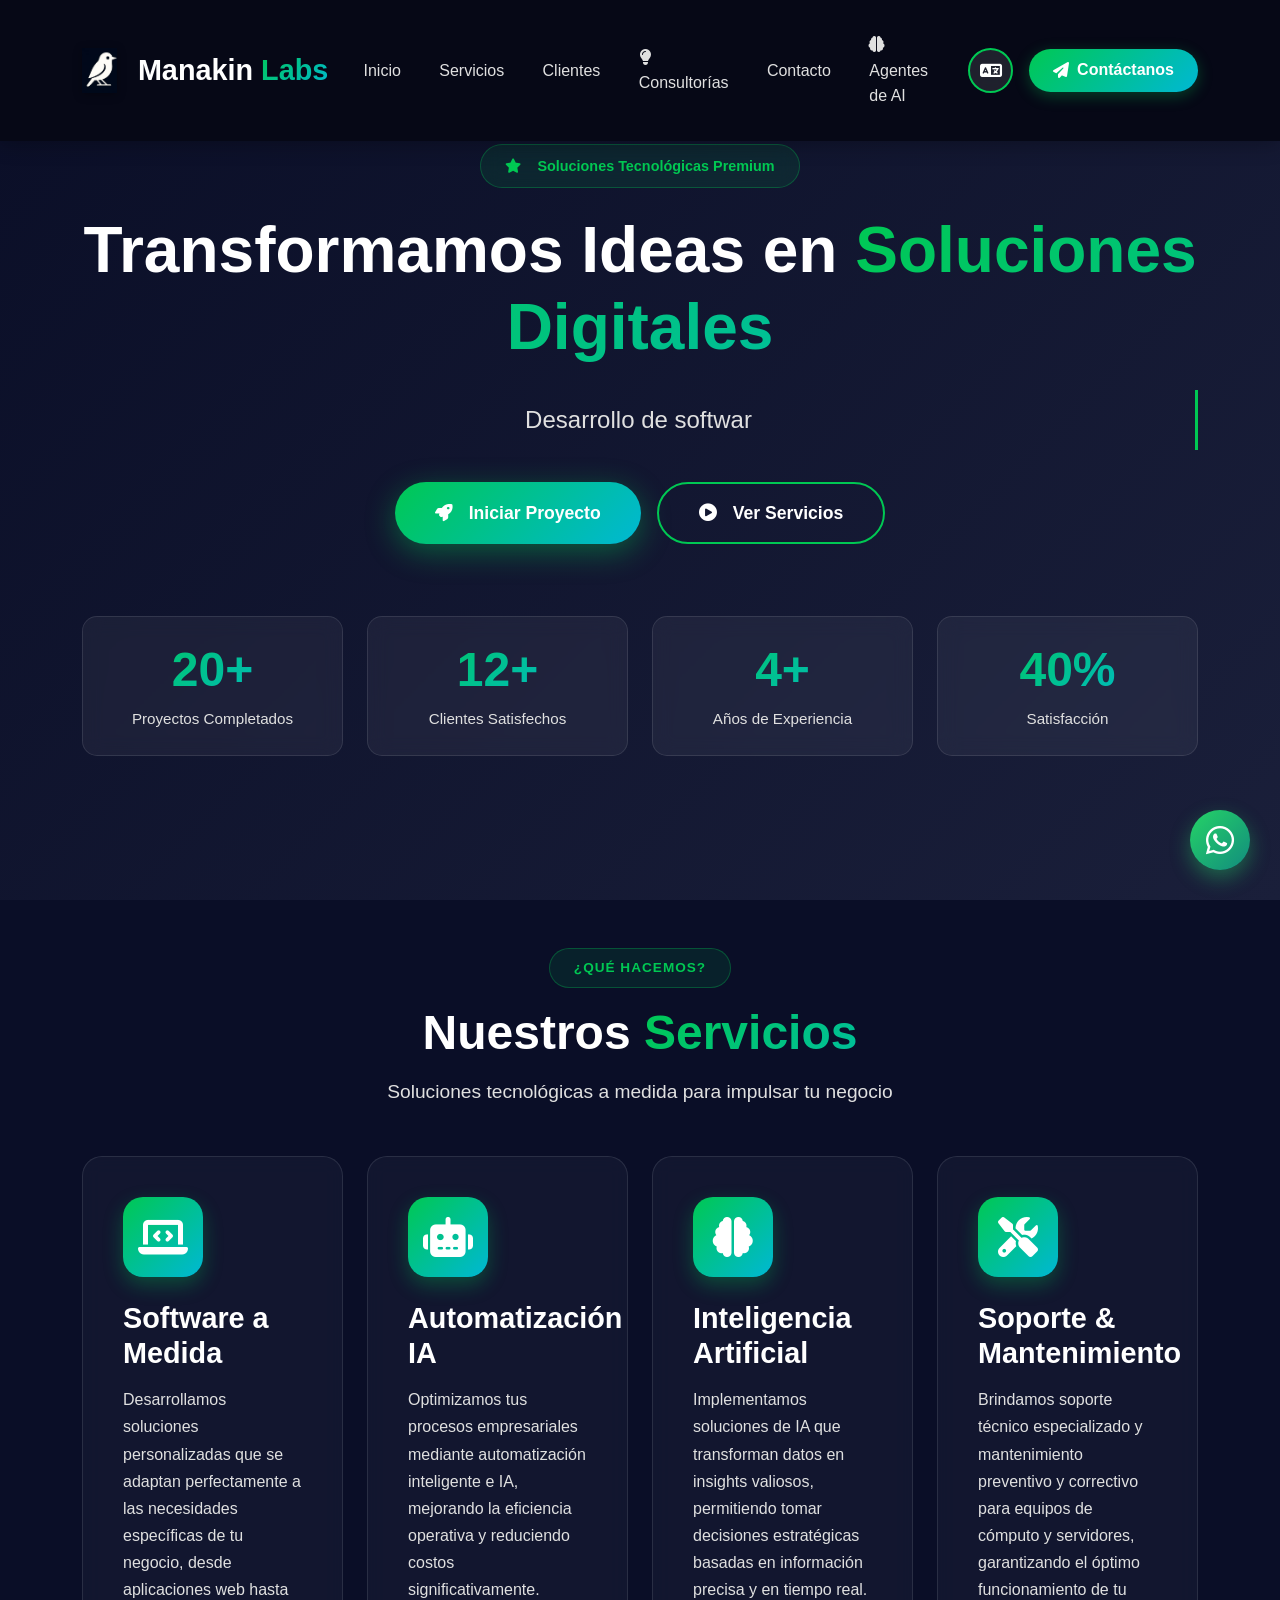
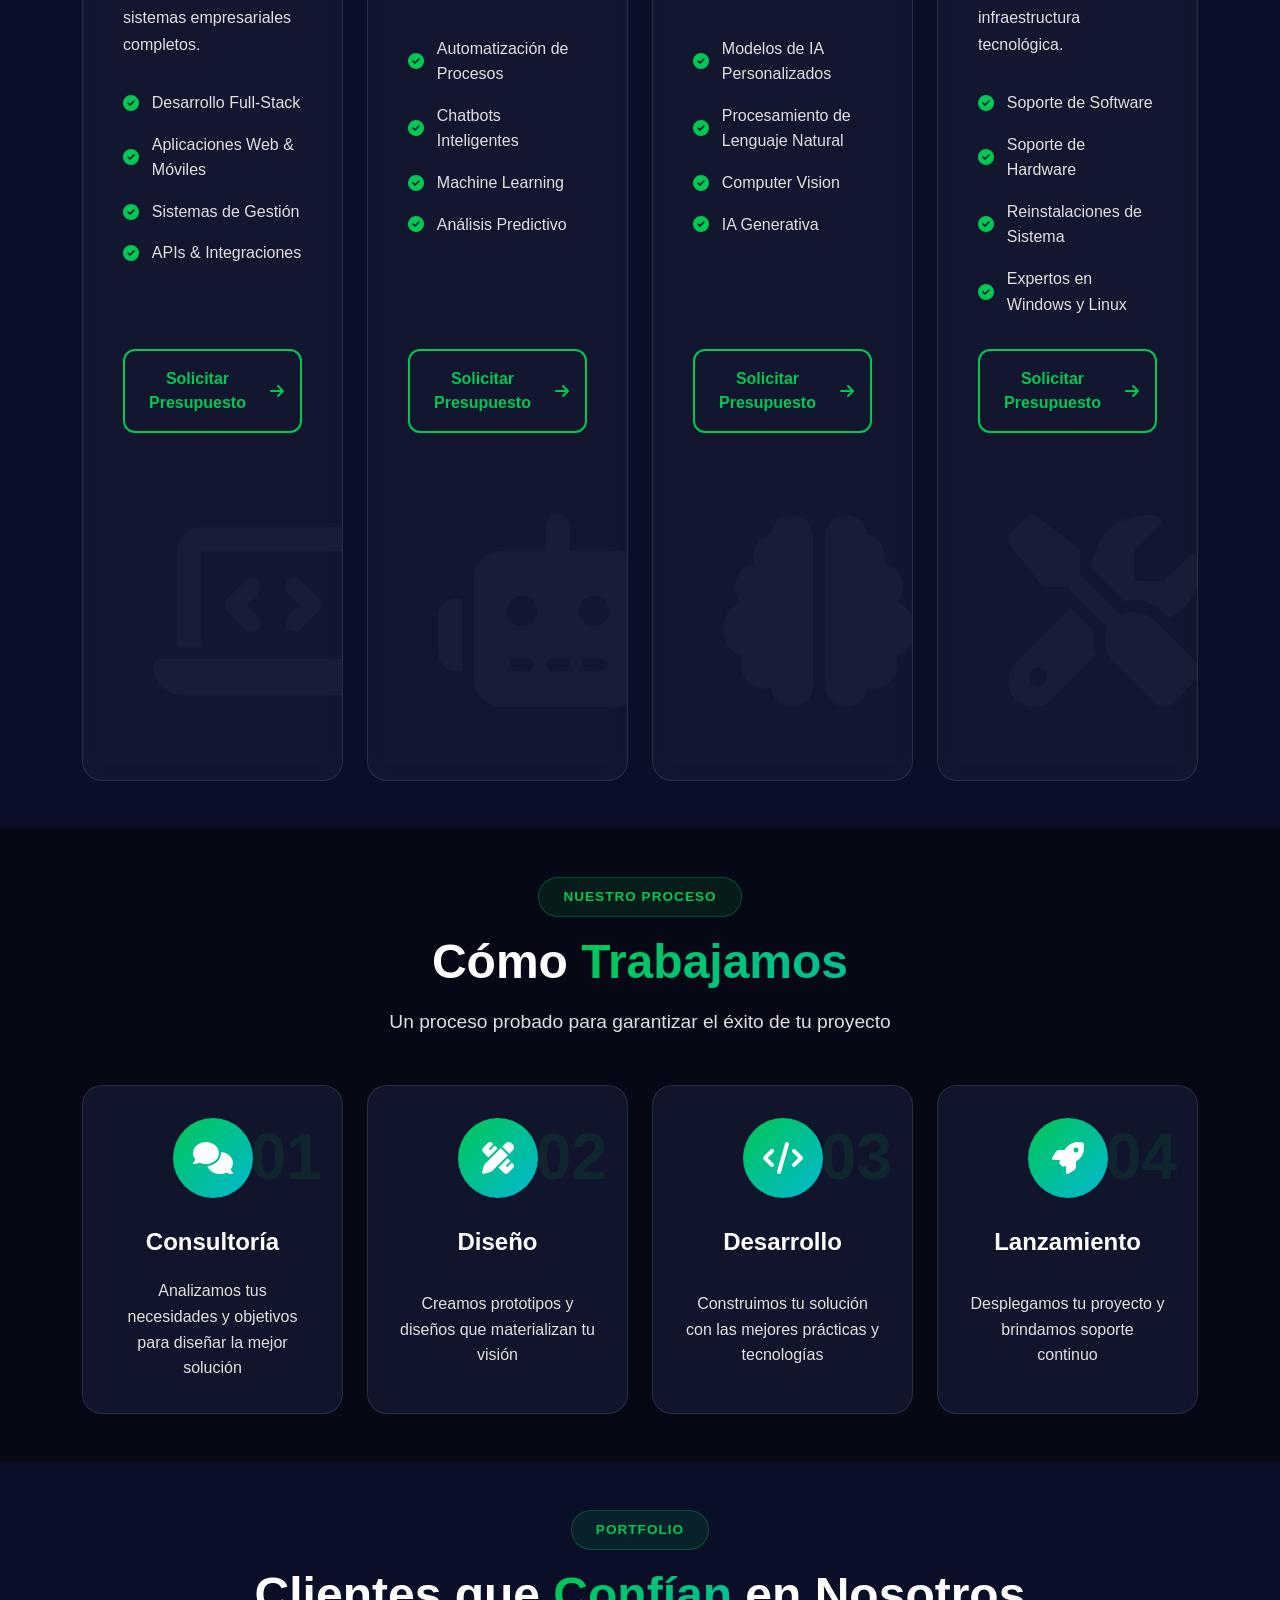
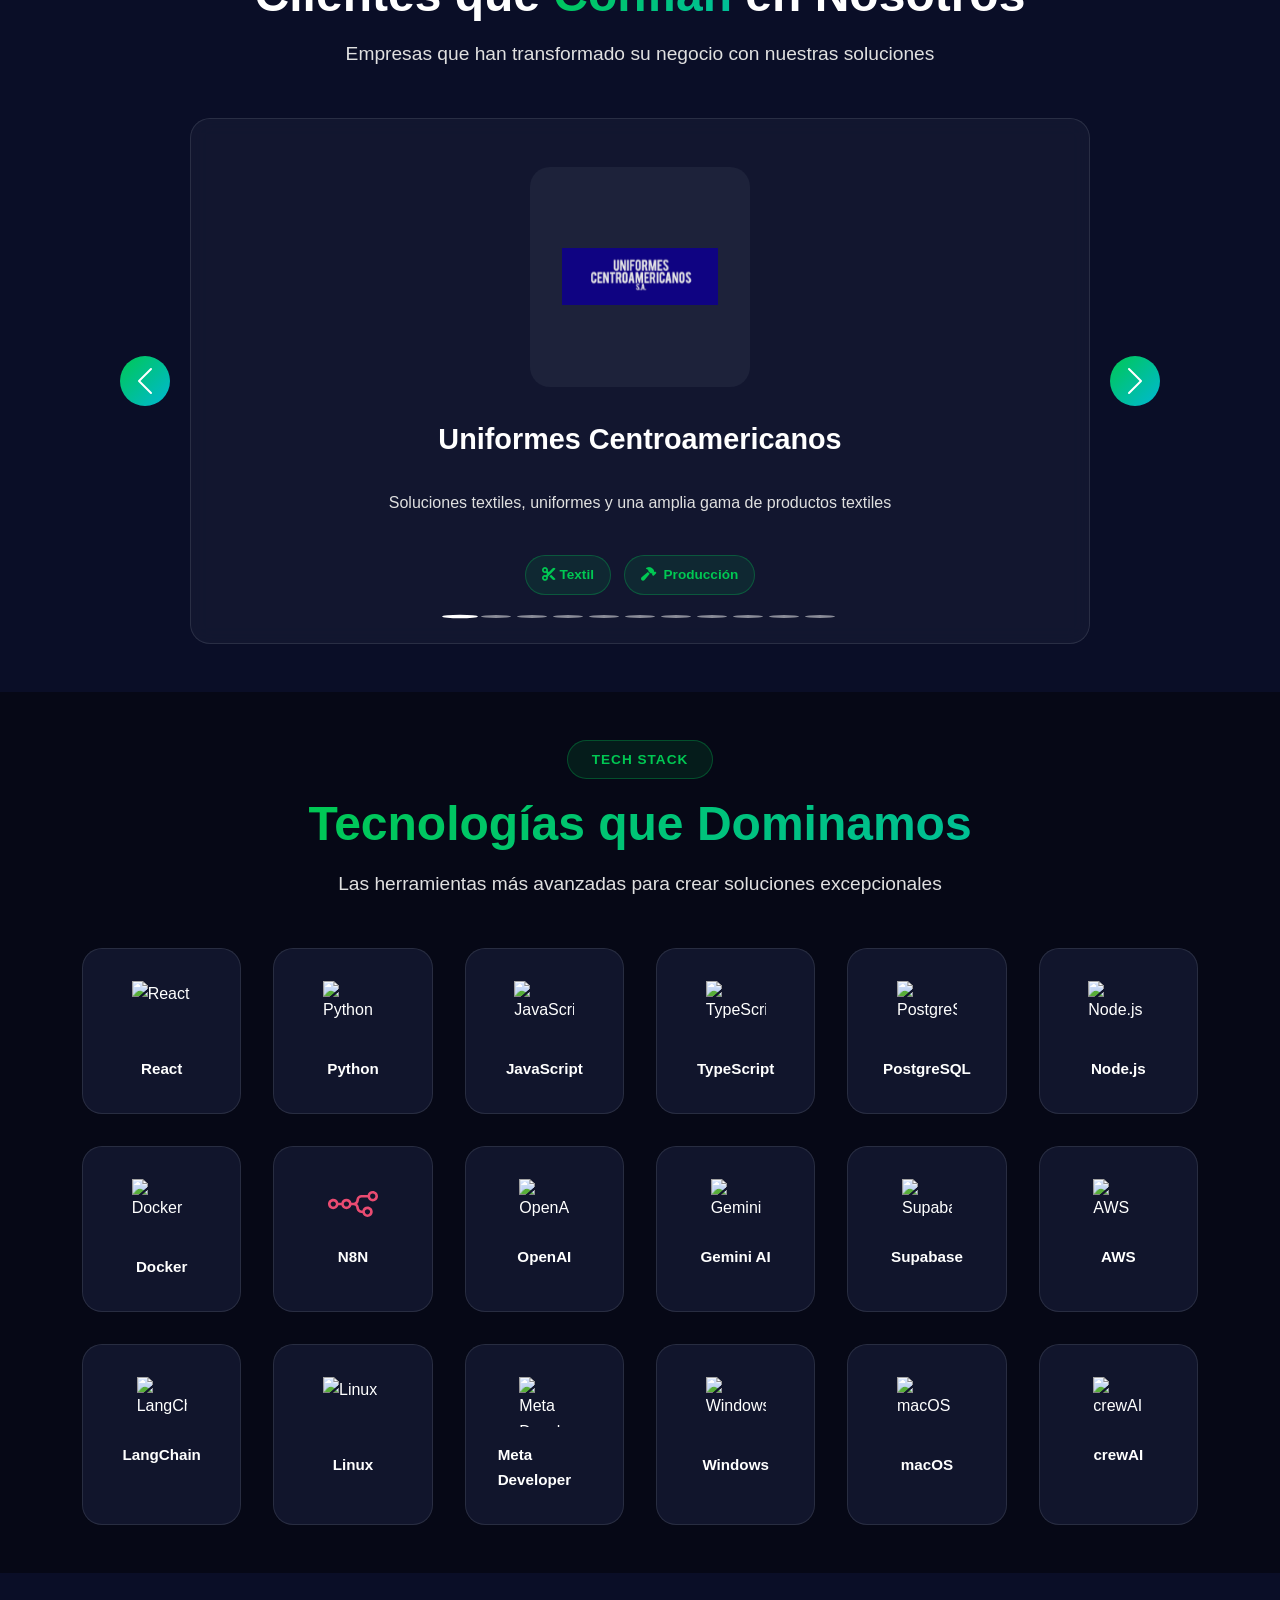
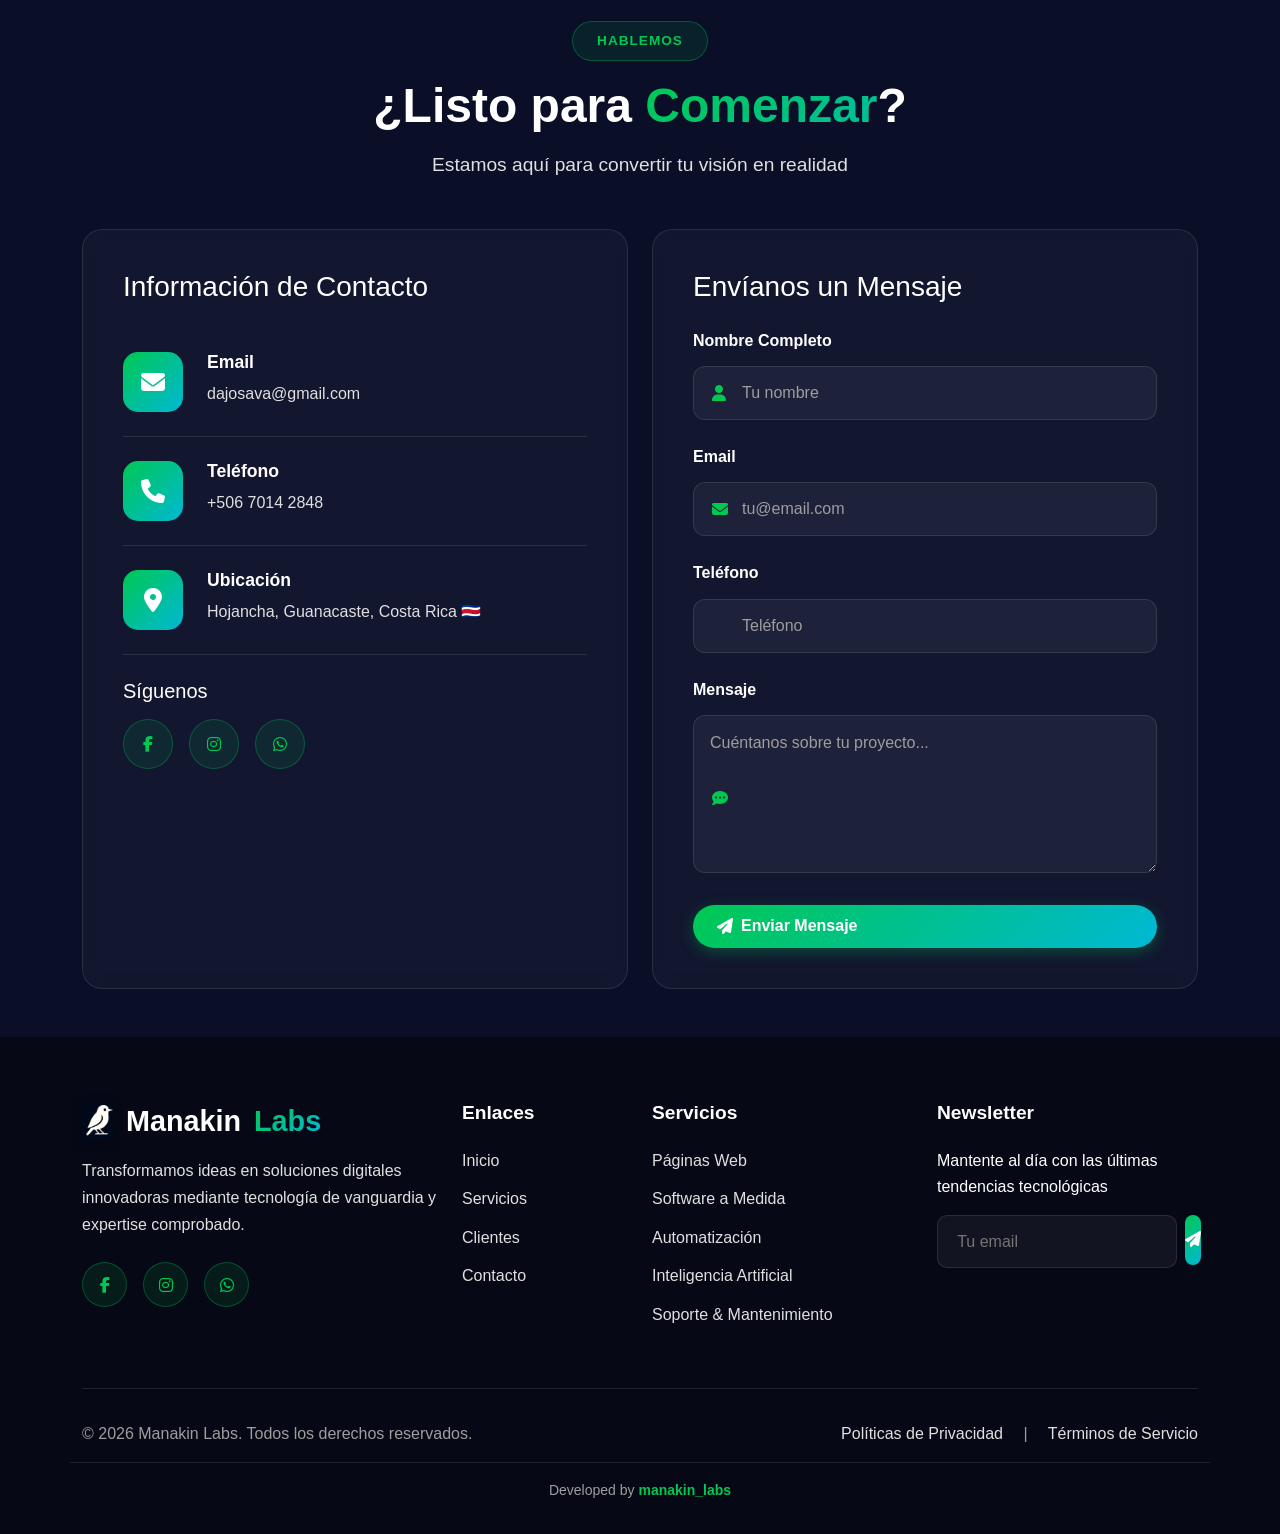
==== commit 9a3f2faa: "Add new client logos and descriptions to the carousel in index.html" ====
--- a/index.html
+++ b/index.html
@@ -637,6 +637,18 @@
                     <button type="button" data-bs-target="#clientesCarousel" data-bs-slide-to="6" aria-label="Ver cliente 7">
                         <span class="visually-hidden">Cliente 7</span>
                     </button>
+                    <button type="button" data-bs-target="#clientesCarousel" data-bs-slide-to="7" aria-label="Ver cliente 8">
+                        <span class="visually-hidden">Cliente 8</span>
+                    </button>
+                    <button type="button" data-bs-target="#clientesCarousel" data-bs-slide-to="8" aria-label="Ver cliente 9">
+                        <span class="visually-hidden">Cliente 9</span>
+                    </button>
+                    <button type="button" data-bs-target="#clientesCarousel" data-bs-slide-to="9" aria-label="Ver cliente 10">
+                        <span class="visually-hidden">Cliente 10</span>
+                    </button>
+                    <button type="button" data-bs-target="#clientesCarousel" data-bs-slide-to="10" aria-label="Ver cliente 11">
+                        <span class="visually-hidden">Cliente 11</span>
+                    </button>
                 </div>
 
                 <div class="carousel-inner">
@@ -734,6 +746,62 @@
                             <div class="client-tags">
                                 <span class="client-tag"><i class="fas fa-heart me-1"></i> Salud Mental</span>
                                 <span class="client-tag"><i class="fas fa-robot me-1"></i> Agente IA</span>
+                            </div>
+                        </div>
+                    </div>
+
+                    <div class="carousel-item">
+                        <div class="client-card">
+                            <div class="client-logo-container">
+                                <img src="./assets/crev.png" alt="CREV LATAM - EV Charge" class="client-logo">
+                            </div>
+                            <h4 class="client-name">CREV LATAM - EV Charge</h4>
+                            <p class="client-description">Agente de AI para la atencion y soporte de las estaciones de carga a los largo del pais.</p>
+                            <div class="client-tags">
+                                <span class="client-tag"><i class="fa-solid fa-robot me-1"></i> Crev</span>
+                                <span class="client-tag"><i class="fas fa-calendar me-1"></i> Agente de IA</span>
+                            </div>
+                        </div>
+                    </div>
+
+                    <div class="carousel-item">
+                        <div class="client-card">
+                            <div class="client-logo-container">
+                                <img src="./assets/GBAD.png" alt="Gaby and beauty - Panama" class="client-logo">
+                            </div>
+                            <h4 class="client-name">Gaby and beauty - Panama</h4>
+                            <p class="client-description">Agente de AI para atencion al cliente, ventas y segmentacion de Leads.</p>
+                            <div class="client-tags">
+                                <span class="client-tag"><i class="fa-solid fa-headset me-1"></i> Gaby and beauty</span>
+                                <span class="client-tag"><i class="fas fa-calendar me-1"></i> Agente de IA</span>
+                            </div>
+                        </div>
+                    </div>
+
+                    <div class="carousel-item">
+                        <div class="client-card">
+                            <div class="client-logo-container">
+                                <img src="./assets/GRTP.jpeg" alt="Gasolinera Rio tempisque - Nicoya" class="client-logo">
+                            </div>
+                            <h4 class="client-name">Gasolinera Rio tempisque - Nicoya</h4>
+                            <p class="client-description">Sistema de Gestion empresarial, manejo de personal.</p>
+                            <div class="client-tags">
+                                <span class="client-tag"><i class="fa-solid fa-gas-pump me-1"></i> Gasolinera Rio tempisque</span>
+                                <span class="client-tag"><i class="fas fa-calendar me-1"></i> Sistema de Gestion</span>
+                            </div>
+                        </div>
+                    </div>
+
+                    <div class="carousel-item">
+                        <div class="client-card">
+                            <div class="client-logo-container">
+                                <img src="./assets/ontime.png" alt="OnTime Cocinas - Mexico" class="client-logo">
+                            </div>
+                            <h4 class="client-name">OnTime Cocinas - Mexico</h4>
+                            <p class="client-description">Plataforma multi agentica de inteligencia artificial para ventas y servicio al cliente.</p>
+                            <div class="client-tags">
+                                <span class="client-tag"><i class="fa-solid fa-utensils me-1"></i> OnTime Cocinas</span>
+                                <span class="client-tag"><i class="fas fa-calendar me-1"></i> Plataforma Multi-Agentica</span>
                             </div>
                         </div>
                     </div>
